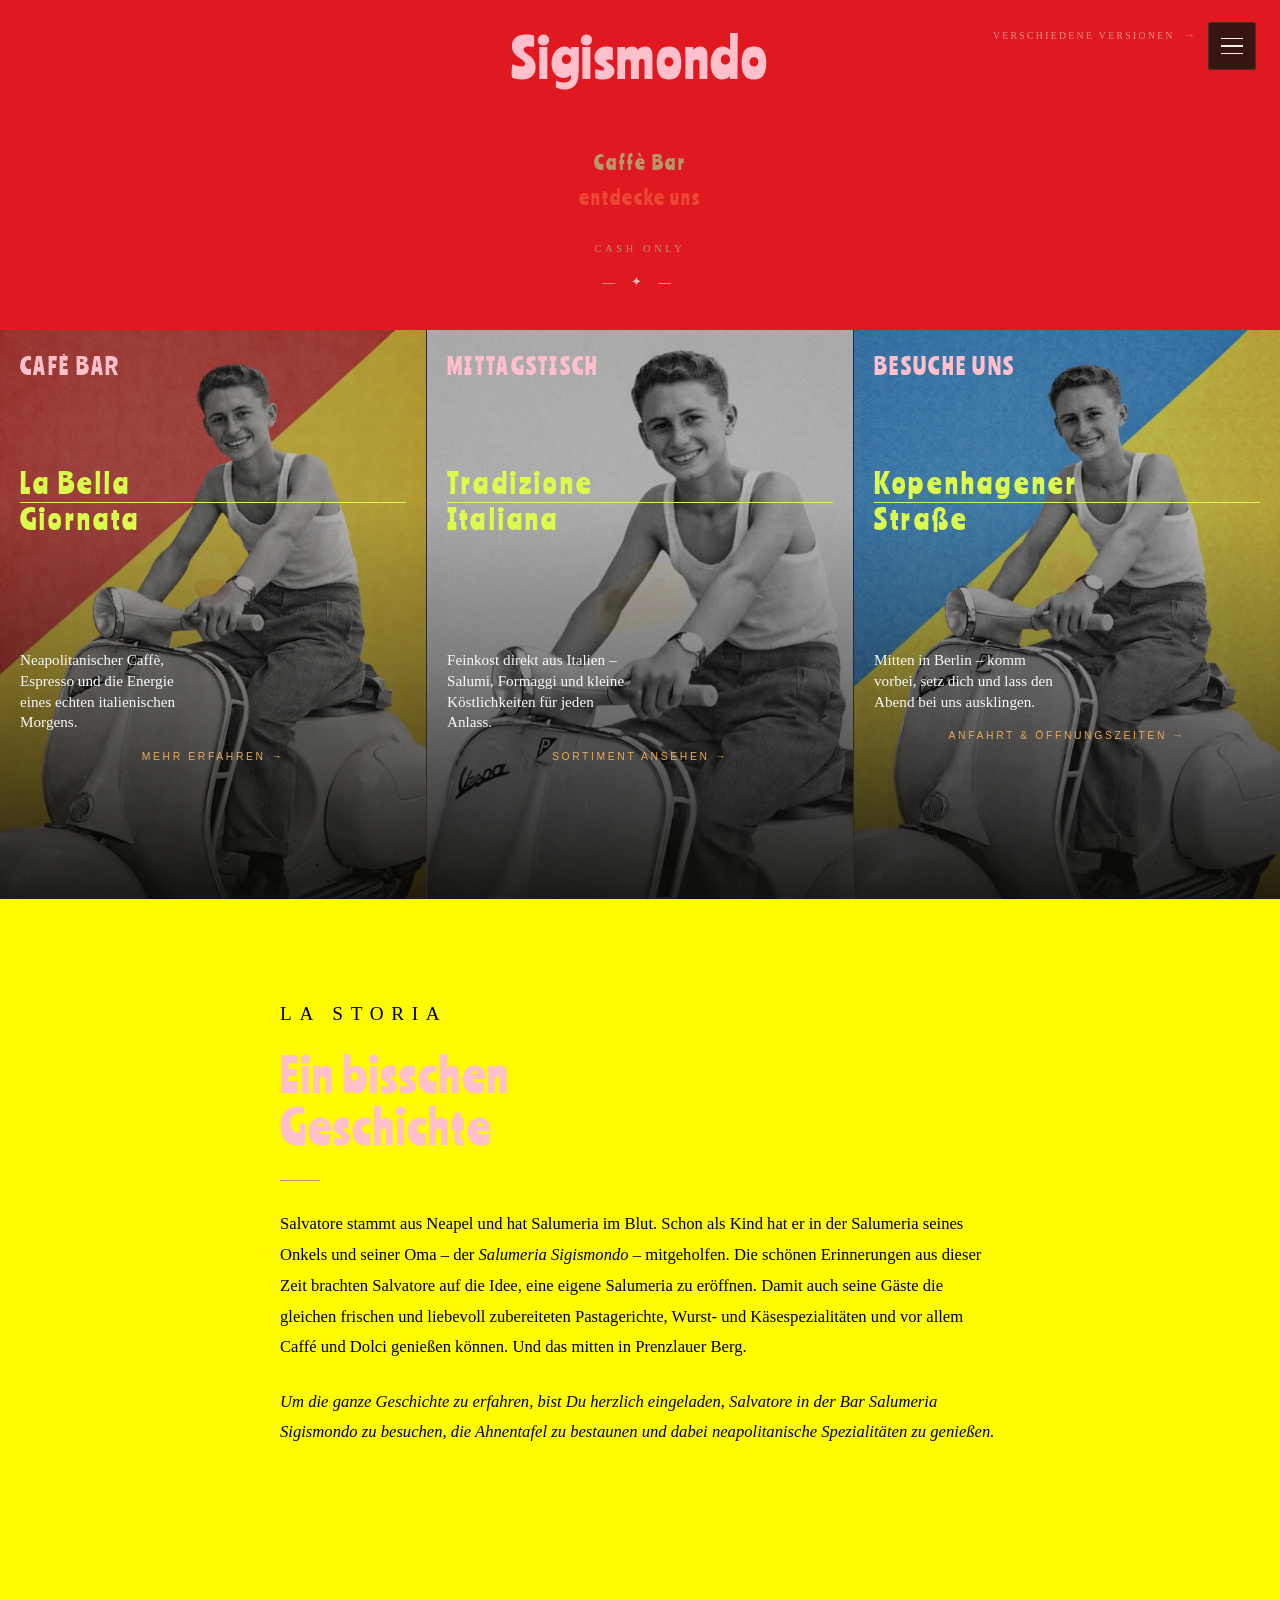
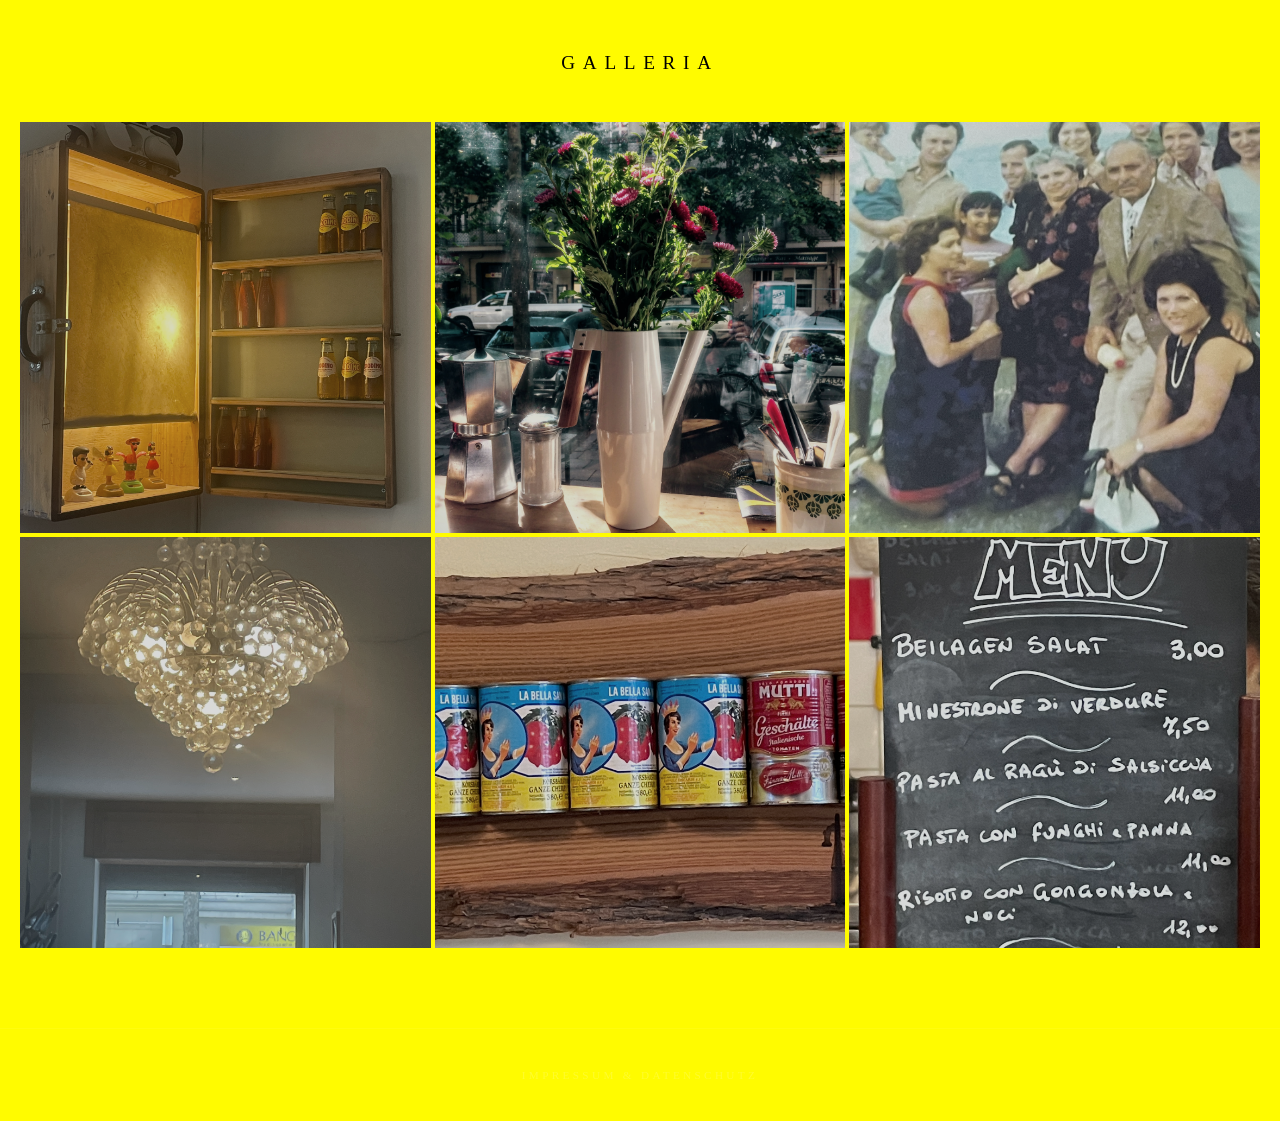
==== index.html @ 0f224bd7 "Changed pop + external css files added for burger and drawer" ====
<!DOCTYPE html>
<html lang="de">
<head>
  <meta charset="UTF-8">
  <meta name="viewport" content="width=device-width, initial-scale=1.0">
  <title>Bar Salumeria Sigismondo</title>
  <link rel="stylesheet" href="/css/base.css">
  <link rel="stylesheet" href="/css/burger.css">
  <link rel="stylesheet" href="/css/drawer.css">
  <link rel="stylesheet" href="/css/home.css">
  <script src="/js/burger.js" defer></script>
  <script src="/js/script.js" defer></script>
</head>
<body>


    <div class="burger-label"><span class="burger-label-text">Verschiedene Versionen</span></div>
  <!-- ── Burger Button ── -->
  <button class="burger-btn" id="burger-btn" aria-label="Menü öffnen">
    
    <span class="burger-line"></span>
    <span class="burger-line"></span>
    <span class="burger-line"></span>
  </button>

  <!-- ── Burger Nav Panel ── -->
  <nav class="burger-nav" id="burger-nav">
    <div class="burger-nav-label">Unsere Welten</div>
    <ul class="burger-nav-links">
      <li><a href="../index.html" class="burger-nav-link">Home</a></li>
      <li><a href="/pages-html/pop.html"   class="burger-nav-link">Pop</a></li>
      <li><a href="/pages-html/italian.html" class="burger-nav-link">Italian</a></li>
    </ul>
    <div class="burger-nav-divider"></div>
    <div class="burger-nav-footer">
      <span class="burger-nav-footer-name">Bar Salumeria Sigismondo</span><br>
      <span class="burger-nav-footer-adresse">Kopenhagener Str. 14 · Berlin</span><br>
      <span class="burger-nav-footer-hinweis">Cash only</span>
    </div>
  </nav>

  <div class="burger-overlay" id="burger-overlay"></div>

  <!-- ── Dein Inhalt hier ── -->
  <div class="section-header">
    <h1 class="header-titel">Sigismondo</h1>
    <h3 class="header-untertitel">Caffè Bar</h3>
    <br class="header-spacer">
    <span class="header-cta">Entdecke uns</span>
    <br><br>
    <span class="header-hinweis">cash only</span>
  </div>

  <!-- Module, Sektionen etc. hier einfügen (gleiche Struktur wie index.html) -->
     <div class="modules">

    <!-- Modul 1 -->
    <div class="modul">
      <img class="modul-bg" src="/assets/vespa-rot-gelb.webp" alt="Bar">
      <div class="placeholder-icon">🍷</div>
      <div class="modul-accent"></div>
      <div class="modul-overlay"></div>
      <div class="modul-arrow" data-drawer="drawer-1">→</div>
      <div class="modul-content">
        <div class="modul-nummer numero01"><span class="modul-nummer-text">Cafè Bar</span></div>
          <h2 class="modul-titel modul-titel-split">
            <span class="titolo-top line-first">La Bella</span>
            <span class="titolo-bottom">Giornata</span>
          </h2>
        <p class="modul-text">Neapolitanischer Caffè, Espresso und die Energie eines echten italienischen Morgens.</p>
        <button class="modul-btn" data-drawer="drawer-1">Mehr erfahren →</button>
      </div>
    </div>

    <!-- Modul 2 -->
    <div class="modul">
      <img class="modul-bg" src="/assets/vespa-weiss.webp" alt="Salumeria">
      <div class="placeholder-icon">🧀</div>
      <div class="modul-accent"></div>
      <div class="modul-overlay"></div>
      <div class="modul-arrow" data-drawer="drawer-2">→</div>
      <div class="modul-content">
        <div class="modul-nummer"><span class="modul-nummer-text">Mittagstisch</span></div>
          <h2 class="modul-titel modul-titel-split">
            <span class="titolo-top line-first">Tradizione</span>
            <span class="titolo-bottom">Italiana</span>
          </h2>
        <p class="modul-text">Feinkost direkt aus Italien – Salumi, Formaggi und kleine Köstlichkeiten für jeden Anlass.</p>
        <button class="modul-btn" data-drawer="drawer-2">Sortiment ansehen →</button>
      </div>
    </div>

    <!-- Modul 3 -->
    <div class="modul">
      <img class="modul-bg" src="/assets/vespa-azul-gelb.webp" alt="Location">
      <div class="placeholder-icon">📍</div>
      <div class="modul-accent"></div>
      <div class="modul-overlay"></div>
      <div class="modul-arrow" data-drawer="drawer-3">→</div>
      <div class="modul-content">
        <div class="modul-nummer numero03"><span class="modul-nummer-text">Besuche uns</span></div>
          <h2 class="modul-titel modul-titel-split">
            <span class="titolo-top line-first">Kopenhagener</span>
            <span class="titolo-bottom">Straße</span>
          </h2>
        <p class="modul-text">Mitten in Berlin – komm vorbei, setz dich und lass den Abend bei uns ausklingen.</p>
        <button class="modul-btn" data-drawer="drawer-3">Anfahrt & Öffnungszeiten →</button>
      </div>
    </div>

  </div>

  <!-- ── Sektion: Geschichte ── -->
  <section class="section-storia">
    <div class="storia-inner">
      <div class="storia-label"><span class="storia-label-text">La Storia</span></div>
      <h2 class="storia-titel">Ein bisschen<br>Geschichte</h2>
      <div class="storia-line"></div>
      <p class="storia-text">Salvatore stammt aus Neapel und hat Salumeria im Blut. Schon als Kind hat er in der Salumeria seines Onkels und seiner Oma – der <em>Salumeria Sigismondo</em> – mitgeholfen. Die schönen Erinnerungen aus dieser Zeit brachten Salvatore auf die Idee, eine eigene Salumeria zu eröffnen. Damit auch seine Gäste die gleichen frischen und liebevoll zubereiteten Pastagerichte, Wurst- und Käsespezialitäten und vor allem Caffé und Dolci genießen können. Und das mitten in Prenzlauer Berg.</p>
      <p class="storia-text storia-invite">Um die ganze Geschichte zu erfahren, bist Du herzlich eingeladen, Salvatore in der Bar Salumeria Sigismondo zu besuchen, die Ahnentafel zu bestaunen und dabei neapolitanische Spezialitäten zu genießen.</p>
    </div>
  </section>

  <!-- ── Sektion: Events ── -->
  <!-- <section class="section-events">
    <div class="events-inner">
      <div class="events-label">Eventi Privati</div>
      <h2 class="events-titel">Geburtstage &<br>besondere Anlässe</h2>
      <div class="events-line"></div>
      <p class="events-text">Ihr sucht einen besonderen Ort für euren Anlass? Die Bar Salumeria Sigismondo lässt sich für private Feiern, Geburtstage und Firmenevents reservieren. Schreibt uns einfach – wir melden uns zurück.</p>
      <a href="/cdn-cgi/l/email-protection#c4a7abaab0a5b0b0ab84a6a5b6b7ada3adb7a9abaaa0abeaa7aba9" class="events-btn">Anfrage senden →</a>
      <br>
      <h1 class="events-label cash">Cash Only</h1>
    </div>
   
  </section> -->

  <!-- ── Sektion: Galerie ── -->
  <section class="section-gallery">
    <div class="gallery-label"><span class="gallery-label-text">Galleria</span></div>
    <div class="gallery-grid">
      <div class="gallery-item"><img src="/assets/koffer.JPG" alt="Sigismondo"></div>
      <div class="gallery-item"><img src="/assets/kanne_fenster.JPG" alt="Sigismondo"></div>
      <div class="gallery-item"><img src="/assets/laFamiglia.JPG" alt="Sigismondo"></div>
      <div class="gallery-item"><img src="/assets/kronleuchter.JPG" alt="Sigismondo"></div>
      <div class="gallery-item"><img src="/assets/tomaten.JPG" alt="Sigismondo"></div>
      <div class="gallery-item"><img src="/assets/mittagstisch.JPG" alt="Sigismondo"></div>
    </div>
  </section>

  <footer>
    <h1 class="footer-impressum">Impressum & Datenschutz</h1>
  </footer>

  <div class="drawer-backdrop" id="drawer-backdrop"></div>

   <!-- Drawer 1 -->
  <div class="drawer" id="drawer-1">
    <div class="drawer-inner">
      <button class="drawer-close">✕</button>
      <h3 class="drawer-titel">Cafè Bar</h3>
      <div class="drawer-content">
        <p class="drawer-text"><em class="drawer-highlight">Sfogliatelle, Cornetti, Codine, Tartelle al Limone, Cannoli …</em><br>
        <span class="drawer-beschreibung">Ab 8.30 Uhr morgens den Tag mit italienischen Leckereien und typisch neapolitanischem Caffé versüßen.</span></p>
        <p class="drawer-text"><span class="drawer-snacks">Panini, Antipasti, Toast …</span><br>
        <span class="drawer-beschreibung">Frisch belegtes Panino aus unserer Frischetheke oder ein kleiner Antipastiteller mit italienischen Wurst- und Käsespezialitäten.</span></p>
        <p class="drawer-text"><em class="drawer-highlight">Getränke</em><br>
        <span class="drawer-beschreibung">Neapolitanischer Caffé, frisch gepresste Säfte, Aperitivi, Chinotto, Lemonsoda und vieles mehr.</span></p>
      </div>
    </div>
  </div>

  <!-- Drawer 2 -->
  <div class="drawer" id="drawer-2">
    <div class="drawer-inner">
      <button class="drawer-close">✕</button>
      <h3 class="drawer-titel">Mittagstisch</h3>
      <div class="drawer-content">
        <p class="drawer-text drawer-intro">Wir haben eine täglich wechselnde Mittagskarte – eine Auswahl zwischen Suppe, drei Pastagerichten, verschiedenen Salaten und weiteren Vorspeisen. Alle Gerichte selbstverständlich auch für außer Haus.</p>
        <br>
        <h2 class="drawer-karte-titel">Beispielkarte:</h2>
        <br>
        <p class="drawer-text"><em class="drawer-highlight">Antipasti</em><br>
        Insalatina di contorno <span style="color: var(--warm-gray)" class="drawer-uebersetzung">— Beilagensalat</span><br>
        Insalata ai frutti di mare <span style="color: var(--warm-gray)" class="drawer-uebersetzung">— Meeresfrüchtesalat</span><br>
        Ribollita <span style="color: var(--warm-gray)" class="drawer-uebersetzung">— typische toskanische Suppe</span></p>
        <p class="drawer-text"><em class="drawer-highlight">Pasta</em><br>
        <span class="drawer-gericht">Penne con melanzane, pomodorini freschi e ricotta salata</span><br>
        <span class="drawer-gericht">Spaghetti con sugo di polipetti</span><br>
        <span class="drawer-gericht">Lasagne con ragú di salsiccia</span></p>
        <p class="drawer-text"><em class="drawer-highlight">Dolci</em><br>
        <span class="drawer-gericht">Tiramisú · Profiteroles</span></p>
      </div>
    </div>
  </div>

  <!-- Drawer 3 -->
  <div class="drawer" id="drawer-3">
    <div class="drawer-inner">
      <button class="drawer-close">✕</button>
      <h3 class="drawer-titel">Besuche uns</h3>
      <div class="drawer-content addresse">
        <p class="drawer-text"><em class="drawer-highlight">Adresse</em> <span class="drawer-maps-hinweis">link zu googleMaps</span><br>
        <a href="https://www.google.com/maps/place/Bar+Salumeria+Sigismondo/@52.54903,13.4089754,630m" target="_blank" class="maps-link">Kopenhagener Straße 14 · 10437 Berlin · Prenzlauer Berg →</a></p>
        <p class="drawer-text"><span class="drawer-oeffnungszeiten-titel">Öffnungszeiten</span><br>
        <span class="drawer-oeffnungszeiten-wochentag">Mo – Fr: 8.30 – 16.30 Uhr</span><br>
        <span class="drawer-oeffnungszeiten-wochentag">Sa – So: 9.00 – 16.00 Uhr</span></p>
        <p class="drawer-text"><em class="drawer-highlight">Anfahrt</em><br>
        <span class="drawer-anfahrt-beschreibung">U-Bahn Schönhauser Allee (U2) oder S-Bahn Schönhauserallee (S41/S42) · Tram M1 Haltestelle Schönhauserallee</span></p>
        <p class="drawer-text drawer-abschluss">Wir freuen uns auf dich — <em class="drawer-highlight">cash only.</em></p>
       </div>
    </div>
  </div>

</body>
</html>
---- css/base.css ----
/* ═══════════════════════════════════════════
   BASE.CSS — Sigismondo · Strukturelle Basis
   Gilt für alle Seiten. Keine Theme-Werte hier.
   Theme-Dateien überschreiben nur :root-Variablen
   und font-family / font-style Ausnahmen.
   ═══════════════════════════════════════════ */


/* ══════════════════════════════════════
   DESIGN TOKENS — Default (Home-Theme)
   Werden von home.css / italian.css überschrieben
   ══════════════════════════════════════ */

:root {
  /* Palette (fest, nie überschreiben) */
  --cream:      #f5f0e8;
  --white:      #ffffff;
  --warm-gray:  #8c7b6b;
  --red:        #eb4734;
  --gold:       #e6aa57;

  /* Theme-Hooks — diese werden je Seite überschrieben */
  --dark:       #1a1611;
  --accent:     #eb4734;
  --highlight:  #5dd115;

  /* Typografie-Hooks — werden je Seite überschrieben */
  --font-display: 'Playfair Display', serif;
  --font-body:    'Cormorant Garamond', serif;

  /* Section-Header Typografie-Hooks */
  --header-size:          0.75rem;
  --header-spacing:       0.3em;
  --header-h1-size:       2.8rem;
  --header-h1-spacing:    0.18em;
  --header-h1-transform:  uppercase;
  --header-h1-style:      normal;
  --header-h1-color:      var(--highlight);
  --header-h3-size:       1.8rem;
  --header-h3-spacing:    0.1em;
  --header-h3-transform:  uppercase;
  --header-h3-style:      normal;
  --header-h3-color:      var(--cream);

  /* Modul Typografie-Hooks */
  --modul-nummer-size:    1.8rem;
  --modul-nummer-weight:  bold;
  --modul-nummer-spacing: 0.35em;
  --modul-nummer-style:   normal;
  --modul-titel-size:     clamp(1.6rem, 2.5vw, 2.4rem);
  --modul-titel-style:    normal;
  --modul-titel-weight:   400;
  --modul-titel-top:      auto;
  --modul-text-size:      clamp(1rem, 1.4vw, 1.05rem);
  --modul-text-style:     normal;
  --modul-btn-size:       0.75rem;
  --modul-btn-spacing:    0.28em;
  --modul-btn-style:      normal;

  /* Burger Nav Typografie-Hook */
  --burger-link-size:     2rem;
  --burger-link-style:    italic;

  /* Drawer Typografie-Hook */
  --drawer-bg:            #211c14;
  --drawer-border:        rgba(255,255,255,0.10);
  --drawer-titel-style:   bold;
}


/* ══════════════════════════════════════
   RESET
   ══════════════════════════════════════ */

*, *::before, *::after {
  margin: 0;
  padding: 0;
  box-sizing: border-box;
}


/* ══════════════════════════════════════
   BODY
   ══════════════════════════════════════ */

body {
  background: var(--dark);
  color: var(--cream);
  font-family: var(--font-body);
}


/* ══════════════════════════════════════
   SECTION HEADER
   ══════════════════════════════════════ */

.section-header {
  text-align: center;
  padding: 0 20px 40px;
  letter-spacing: var(--header-spacing);
  text-transform: uppercase;
  font-size: var(--header-size);
  color: var(--accent);
}

.header-titel {
  display: block;
  font-family: var(--font-display);
  font-size: var(--header-h1-size);
  letter-spacing: var(--header-h1-spacing);
  text-transform: var(--header-h1-transform);
  font-style: var(--header-h1-style);
  color: var(--header-h1-color);
  font-weight: 400;
  margin-top: 22px;
  margin-bottom: 12px;
}

.header-untertitel {
  display: block;
  font-family: var(--font-display);
  font-size: var(--header-h3-size);
  letter-spacing: var(--header-h3-spacing);
  text-transform: var(--header-h3-transform);
  font-style: var(--header-h3-style);
  color: var(--header-h3-color);
  font-weight: 400;
  margin-top: 12px;
}

.header-cta {
  display: block;
  font-family: var(--font-display);
  font-size: 1.2rem;
  letter-spacing: 0.1em;
  text-transform: lowercase;
  color: var(--red);
  margin-bottom: 12px;
}


/* → Burger-Styles ausgelagert in burger.css */


/* ══════════════════════════════════════
   MODULE GRID
   ══════════════════════════════════════ */

.modules {
  display: flex;
  width: 100%;
  max-width: 2400px;
  margin: 0 auto;
}

.modul {
  flex: 1;
  aspect-ratio: 1 / 1;
  position: relative;
  overflow: hidden;
  cursor: pointer;
}

.modul:nth-child(1) { background: #2a2218; }
.modul:nth-child(2) { background: #1e1d16; }
.modul:nth-child(3) { background: #221a14; }

.modul-bg {
  position: absolute;
  inset: 0;
  width: 100%;
  height: 100%;
  object-fit: cover;
  transition: transform 0.8s cubic-bezier(0.25, 0.46, 0.45, 0.94), filter 0.8s ease;
  filter: grayscale(30%) brightness(0.75);
}

.modul:hover .modul-bg {
  filter: grayscale(0%) brightness(0.6);
}

.modul::before {
  content: '';
  position: absolute;
  inset: 0;
  background-image: url("data:image/svg+xml,%3Csvg viewBox='0 0 256 256' xmlns='http://www.w3.org/2000/svg'%3E%3Cfilter id='noise'%3E%3CfeTurbulence type='fractalNoise' baseFrequency='0.9' numOctaves='4' stitchTiles='stitch'/%3E%3C/filter%3E%3Crect width='100%25' height='100%25' filter='url(%23noise)' opacity='0.08'/%3E%3C/svg%3E");
  background-size: 200px;
  z-index: 1;
  pointer-events: none;
  opacity: 0.4;
}

.modul-overlay {
  position: absolute;
  inset: 0;
  background: linear-gradient(to bottom, transparent 30%, rgba(10,8,5,0.3) 60%, rgba(10,8,5,0.85) 100%);
  z-index: 2;
  transition: opacity 0.5s ease;
}

.modul:hover .modul-overlay {
  background: linear-gradient(to bottom, transparent 20%, rgba(10,8,5,0.4) 55%, rgba(10,8,5,0.92) 100%);
}

.modul-content {
  position: absolute;
  inset: 0;
  z-index: 3;
  padding: 16px 28px 28px;
  display: grid;
  grid-template-rows:
    60px
    124px
    minmax(84px, auto)
    auto;
  align-content: start;
  transform: translateY(8px);
  transition: transform 0.5s cubic-bezier(0.25, 0.46, 0.45, 0.94);
}

.modul:hover .modul-content { transform: translateY(0); }

.modul-nummer {
  grid-row: 1;
  font-size: clamp(1rem, 1.7vw, 1.8rem);
  font-weight: var(--modul-nummer-weight);
  font-style: var(--modul-nummer-style);
  letter-spacing: clamp(0.08em, 0.18vw, 0.22em);
  text-transform: uppercase;
  color: var(--white);
  margin: 0;
  line-height: 1.1;
  white-space: nowrap;
  overflow: hidden;
  text-overflow: ellipsis;
  align-self: start;
}

.modul-titel {
  grid-row: 2;
  font-family: var(--font-display);
  font-size: clamp(1.7rem, 2.2vw, 2.8rem);
  font-style: var(--modul-titel-style);
  font-weight: var(--modul-titel-weight);
  line-height: 0.95;
  color: var(--cream);
  margin: 0;
  align-self: start;
  margin-top: 2.4em;
}

.modul-text {
  grid-row: 3;
  font-size: clamp(0.95rem, 1.1vw, 1.05rem);
  font-style: var(--modul-text-style);
  line-height: 1.45;
  color: rgba(255, 255, 255, 0.96);
  font-weight: 300;
  max-width: 34ch;
  margin: 6.8em 0 0 0;
  align-self: start;
}


.modul-line {
  display: none;
}

.modul-btn {
  grid-row: 4;
  display: inline-block;
  margin-top: 18px;
  font-size: var(--modul-btn-size);
  font-style: var(--modul-btn-style);
  letter-spacing: var(--modul-btn-spacing);
  text-transform: uppercase;
  background: transparent;
  color: var(--gold);
  border: none;
  padding-bottom: 3px;
  cursor: pointer;
  align-self: start;
}

.modul-btn:hover { color: var(--highlight); }

.modul-accent {
  position: absolute;
  top: 0;
  left: 0;
  right: 0;
  height: 2px;
  z-index: 4;
  transform: scaleX(0);
  transform-origin: left;
  transition: transform 0.6s ease;
}

.modul:hover .modul-accent { transform: scaleX(1); }

/* Default Accent-Farben — werden vom Theme überschrieben */
.modul:nth-child(1) .modul-accent { background: var(--highlight); }
.modul:nth-child(2) .modul-accent { background: var(--white); }
.modul:nth-child(3) .modul-accent { background: var(--red); }

.modul + .modul { border-left: 1px solid rgba(255,255,255,0.06); }

.placeholder-icon {
  position: absolute;
  top: 50%;
  left: 50%;
  transform: translate(-50%, -70%);
  z-index: 0;
  font-size: 5rem;
  opacity: 0.07;
  pointer-events: none;
}

.modul-arrow { display: none; }


/* ══════════════════════════════════════
   SECTION: STORIA
   ══════════════════════════════════════ */

.section-storia {
  padding: 100px 20px;
  background: var(--dark);
  border-top: 4px solid rgba(185, 249, 8, 0.132);
}

.storia-inner {
  max-width: 720px;
  margin: 0 auto;
}

.storia-label {
  font-size: 0.7rem;
  letter-spacing: 0.4em;
  text-transform: uppercase;
  color: var(--warm-gray);
  margin-bottom: 24px;
}

.storia-titel {
  font-family: var(--font-display);
  font-size: clamp(2rem, 3.5vw, 3rem);
  font-weight: 400;
  line-height: 1.15;
  color: var(--cream);
}

.storia-line {
  width: 40px;
  height: 1px;
  background: var(--accent);
  margin: 28px 0;
}

.storia-text {
  font-size: clamp(0.95rem, 1.3vw, 1.05rem);
  line-height: 1.85;
  color: rgba(245, 240, 232, 0.72);
  font-weight: 300;
  margin-bottom: 1.4em;
}

.storia-invite {
  color: rgba(245, 240, 232, 0.48);
  font-style: italic;
}


/* ══════════════════════════════════════
   SECTION: EVENTS
   ══════════════════════════════════════ */

.section-events {
  padding: 100px 20px;
  border-top: 1px solid rgba(255,255,255,0.06);
}

.events-inner {
  max-width: 720px;
  margin: 0 auto;
}

.events-label {
  font-size: 0.7rem;
  letter-spacing: 0.4em;
  text-transform: uppercase;
  color: var(--warm-gray);
  margin-bottom: 24px;
}

.events-titel {
  font-family: var(--font-display);
  font-size: clamp(2rem, 3.5vw, 3rem);
  font-weight: 400;
  line-height: 1.15;
  color: var(--cream);
}

.events-line {
  width: 40px;
  height: 1px;
  background: var(--accent);
  margin: 28px 0;
}

.events-text {
  font-size: clamp(0.95rem, 1.3vw, 1.05rem);
  line-height: 1.85;
  color: rgba(245, 240, 232, 0.72);
  font-weight: 300;
  margin-bottom: 2em;
}

.events-btn {
  display: inline-block;
  font-size: 0.7rem;
  letter-spacing: 0.3em;
  text-transform: uppercase;
  color: var(--cream);
  border: 1px solid rgba(245, 240, 232, 0.25);
  padding: 14px 28px;
  text-decoration: none;
  transition: border-color 0.3s ease, color 0.3s ease;
}

.events-btn:hover {
  border-color: var(--accent);
  color: var(--accent);
}


/* ══════════════════════════════════════
   SECTION: GALLERY
   ══════════════════════════════════════ */

.section-gallery {
  padding: 80px 20px;
  border-top: 1px solid rgba(255,255,255,0.06);
}

.gallery-label {
  font-size: 0.7rem;
  letter-spacing: 0.4em;
  text-transform: uppercase;
  color: var(--warm-gray);
  text-align: center;
  margin-bottom: 48px;
}

.gallery-grid {
  display: grid;
  grid-template-columns: repeat(3, 1fr);
  gap: 3px;
}

.gallery-item {
  aspect-ratio: 1 / 1;
  overflow: hidden;
  background: #2a2218;
}

.gallery-item img {
  width: 100%;
  height: 100%;
  object-fit: cover;
  filter: grayscale(20%) brightness(0.85);
  transition: transform 0.6s cubic-bezier(0.25, 0.46, 0.45, 0.94), filter 0.6s ease;
}

.gallery-item:hover img {
  transform: scale(1.05);
  filter: grayscale(0%) brightness(1);
}


/* → Drawer-Styles ausgelagert in drawer.css */


/* ══════════════════════════════════════
   FOOTER
   ══════════════════════════════════════ */

footer {
  padding: 40px 24px;
  border-top: 1px solid rgba(255,255,255,0.06);
  text-align: center;
}

.footer-impressum {
  font-size: 0.7rem;
  letter-spacing: 0.3em;
  text-transform: uppercase;
  color: rgba(255,255,255,0.18);
  font-weight: 300;
}


/* ══════════════════════════════════════
   RESPONSIVE
   ══════════════════════════════════════ */


@media (max-width: 1020px) {
  .modul-text {
    opacity: 0;
    transform: translateY(10px);
    transition: opacity 0.3s ease, transform 0.3s ease;
    pointer-events: none;
  }
  .modul-btn {
    opacity: 0;
    transform: translateY(8px);
    transition: opacity 0.3s ease, transform 0.3s ease;
    pointer-events: none;
  }
  .modul-arrow {
    display: block !important;
    position: absolute;
    bottom: 24px;
    right: 24px;
    z-index: 5;
    font-size: 2.2rem;
    color: rgba(245, 240, 232, 0.6);
    pointer-events: none;
    transition: opacity 0.3s ease;
  }
  .modul.active .modul-arrow  { opacity: 0; pointer-events: none; }
  .modul.active .modul-text   { opacity: 1; transform: translateY(0); pointer-events: auto; }
  .modul.active .modul-btn    { opacity: 1; transform: translateY(0); pointer-events: auto; }
  .modul.active .modul-accent { transform: scaleX(1); }
  .modul-titel { margin-top: 1.9em; }
  .modul-text  { margin-top: 7.2em; }
  .modul-content {
    padding: 12px 14px 20px;
    grid-template-rows:
      48px
      92px
      minmax(72px, auto)
      auto;
  }
}

@media (min-width: 1021px) {
  .modul-arrow { display: none !important; }
  .modul-content {
    padding: 16px clamp(16px, 2.5vw, 36px) 36px;
    grid-template-rows:
      60px
      124px
      minmax(84px, auto)
      auto;
  }
  .modul-titel   { font-size: clamp(1.5rem, 2.2vw, 2.4rem); }
}

@media (max-width: 768px) {
  .modules {
    flex-direction: row;
    height: 420px;
  }
  .modul {
    flex: 1;
    aspect-ratio: unset;
    transition: flex 0.5s cubic-bezier(0.25, 0.46, 0.45, 0.94);
  }
  .modules:has(.active) .modul:not(.active) { flex: 0.4; }
  .modul.active { flex: 2; }
  .modul .modul-bg,
  .modul:hover .modul-bg { transform: none !important; }
  .modul-nummer { font-size: 1.5rem; letter-spacing: 0.15em; }
  .modul + .modul { border-left: 1px solid rgba(255,255,255,0.08); border-top: none; }
  .modul-arrow {
    display: block;
    position: absolute;
    bottom: 24px;
    right: 36px;
    z-index: 5;
    font-size: 1.9rem;
    color: rgba(245, 240, 232, 0.6);
    transition: opacity 0.3s ease;
    pointer-events: none;
  }
  .modul.active .modul-arrow { opacity: 0; }
  .modul-content {
    padding: 12px 14px 20px;
    grid-template-rows:
      42px
      78px
      minmax(64px, auto)
      auto;
  }
  .modul-titel { margin-top: 1.6em; }
  .modul-text  { margin-top: 6.2em; }
  .section-storia,
  .section-events { padding: 70px 24px; }
  .gallery-grid { grid-template-columns: repeat(2, 1fr); }
  .drawer-inner { padding: 32px 24px; }
}



.modul-titel-split {
  display: flex;
  flex-direction: column;
  align-self: start;
  gap: 0.10em;
}

.titolo-top,
.titolo-bottom {
  display: block;
}

.line-first {
  position: relative;
  padding-bottom: 0.22em;
}

.line-first::after {
  content: "";
  position: absolute;
  left: 0;
  right: 0;
  bottom: 0;
  height: 1px;
  background: var(--title-line-color, currentColor);
}


@media (max-width: 1399px) {
  .modul {
    aspect-ratio: 3 / 4;
  }
}

@media (min-width: 1400px) {
  .modul {
    aspect-ratio: 1 / 1;
  }
  .modul-content {
    padding: 20px clamp(20px, 2.5vw, 44px) 44px;
    grid-template-rows:
      70px
      150px
      minmax(120px, 1fr)
      auto;
  }
  .modul-titel {
    font-size: clamp(1.8rem, 2.4vw, 3rem);
    margin-top: 2.6em;
  }
  .modul-text {
    margin-top: 0;
    max-width: 30ch;
    line-height: 1.5;
    align-self: end;
    padding-bottom: 12px;
  }
  .modul-btn {
    margin-top: 14px;
  }
}

@media (min-width: 1100px) and (max-width: 1399px) {
  .modul-content {
    padding: 16px 20px 28px;
  }

  .modul-titel {
    margin-top: 2em;
  }

  .modul-text {
    margin-top: 7.4em;
    max-width: 24ch;
    line-height: 1.36;
    padding-bottom: 0;
  }

  .modul-btn {
    position: static;
    left: auto;
    bottom: auto;
    transform: none;
    margin-top: 18px;
    white-space: nowrap;
    align-self: start;
  }
}


.modul-arrow {
  pointer-events: auto !important;
  z-index: 10;

}
---- css/burger.css ----
/* ═══════════════════════════════════════════
   BURGER.CSS — Sigismondo · Navigation
   Abhängig von: base.css (:root tokens)
   Benötigte Variablen:
     --cream, --warm-gray, --accent
     --font-display
     --burger-link-size, --burger-link-style
   ═══════════════════════════════════════════ */


/* ── Button ── */

.burger-btn {
  position: fixed;
  top: 22px;
  right: 24px;
  z-index: 200;
  width: 48px;
  height: 48px;
  background: rgba(26, 22, 17, 0.85);
  backdrop-filter: blur(8px);
  border: 1px solid rgba(255,255,255,0.10);
  border-radius: 2px;
  cursor: pointer;
  display: flex;
  flex-direction: column;
  align-items: center;
  justify-content: center;
  gap: 6px;
  transition: background 0.3s ease, border-color 0.3s ease;
}

.burger-btn:hover {
  background: rgba(40, 34, 26, 0.95);
  border-color: rgba(255,255,255,0.18);
}

.burger-line {
  display: block;
  width: 22px;
  height: 1.5px;
  background: var(--cream);
  transition: transform 0.35s cubic-bezier(0.25, 0.46, 0.45, 0.94),
              opacity   0.25s ease,
              width     0.3s ease;
  transform-origin: center;
}

.burger-btn.open .burger-line:nth-child(1) { transform: translateY(7.5px) rotate(45deg); }
.burger-btn.open .burger-line:nth-child(2) { opacity: 0; width: 0; }
.burger-btn.open .burger-line:nth-child(3) { transform: translateY(-7.5px) rotate(-45deg); }


/* ── Nav Panel ── */

.burger-nav {
  position: fixed;
  top: 0;
  right: 0;
  width: 300px;
  height: 100vh;
  z-index: 190;
  background: rgba(20, 16, 11, 0.97);
  backdrop-filter: blur(16px);
  border-left: 1px solid rgba(255,255,255,0.07);
  display: flex;
  flex-direction: column;
  justify-content: center;
  padding: 60px 48px;
  transform: translateX(100%);
  transition: transform 0.45s cubic-bezier(0.25, 0.46, 0.45, 0.94);
}

.burger-nav.open { transform: translateX(0); }

.burger-nav-label {
  font-size: 0.6rem;
  letter-spacing: 0.45em;
  text-transform: uppercase;
  color: var(--warm-gray);
  margin-bottom: 40px;
}

.burger-nav-links {
  list-style: none;
  display: flex;
  flex-direction: column;
  gap: 6px;
}

.burger-nav-link {
  font-family: var(--font-display);
  font-size: var(--burger-link-size);
  font-style: var(--burger-link-style);
  font-weight: 400;
  color: rgba(245, 240, 232, 0.45);
  text-decoration: none;
  letter-spacing: 0.02em;
  line-height: 1.3;
  transition: color 0.25s ease, letter-spacing 0.25s ease;
  position: relative;
  display: inline-block;
}

.burger-nav-link::after {
  content: '';
  position: absolute;
  bottom: -2px;
  left: 0;
  width: 0;
  height: 1px;
  background: var(--accent);
  transition: width 0.3s ease;
}

.burger-nav-link:hover,
.burger-nav-link.active { color: var(--cream); letter-spacing: 0.04em; }

.burger-nav-link:hover::after,
.burger-nav-link.active::after { width: 100%; }

.burger-nav-divider {
  width: 30px;
  height: 1px;
  background: rgba(255,255,255,0.10);
  margin: 32px 0;
}

.burger-nav-footer {
  font-size: 0.65rem;
  letter-spacing: 0.25em;
  text-transform: uppercase;
  color: rgba(255,255,255,0.18);
  line-height: 1.8;
}


/* ── Overlay (Abdunklung beim Öffnen) ── */

.burger-overlay {
  display: none;
  position: fixed;
  inset: 0;
  background: rgba(0,0,0,0.5);
  backdrop-filter: blur(2px);
  z-index: 180;
}

.burger-overlay.open { display: block; }


/* ── Label & Hint (Tooltip neben dem Button) ── */

.burger-label {
  position: fixed;
  top: 28px;
  right: 82px;
  z-index: 200;
  color: rgba(245, 240, 232, 0.55);
  font-size: 0.6rem;
  letter-spacing: 0.25em;
  text-transform: uppercase;
  white-space: nowrap;
  pointer-events: none;
  display: flex;
  align-items: center;
  gap: 8px;
}

.burger-label::after {
  content: '→';
  font-size: 0.8rem;
  color: rgba(245, 240, 232, 0.35);
}

.burger-hint {
  position: fixed;
  top: 22px;
  right: 82px;
  z-index: 201;
  background: rgba(20, 16, 11, 0.92);
  backdrop-filter: blur(8px);
  border: 1px solid rgba(255,255,255,0.10);
  color: var(--cream);
  font-size: 0.65rem;
  letter-spacing: 0.25em;
  text-transform: uppercase;
  padding: 10px 16px;
  white-space: nowrap;
  opacity: 0;
  transform: translateX(8px);
  transition: opacity 0.5s ease, transform 0.5s ease;
  pointer-events: none;
}

.burger-hint::after {
  content: '';
  position: absolute;
  top: 50%;
  right: -5px;
  transform: translateY(-50%) rotate(45deg);
  width: 8px;
  height: 8px;
  background: rgba(20, 16, 11, 0.92);
  border-top: 1px solid rgba(255,255,255,0.10);
  border-right: 1px solid rgba(255,255,255,0.10);
}

.burger-hint.visible { opacity: 1; transform: translateX(0); }


/* ── Pulse-Animation ── */

@keyframes burger-pulse {
  0%   { box-shadow: 0 0 0 0px rgba(245, 240, 232, 0.4); }
  70%  { box-shadow: 0 0 0 10px rgba(245, 240, 232, 0); }
  100% { box-shadow: 0 0 0 0px rgba(245, 240, 232, 0); }
}

.burger-btn.pulse { animation: burger-pulse 1.5s ease-out infinite; }
---- css/drawer.css ----
/* ═══════════════════════════════════════════
   DRAWER.CSS — Sigismondo · Modal / Detail-Ansicht
   Abhängig von: base.css (:root tokens)
   Benötigte Variablen:
     --cream, --white, --warm-gray, --gold
     --font-display
     --drawer-bg, --drawer-border, --drawer-titel-style
   ═══════════════════════════════════════════ */


/* ── Drawer Panel ── */

.drawer {
  position: fixed;
  top: 50%;
  left: 50%;
  transform: translate(-50%, -50%) scale(0.96);
  z-index: 100;
  background: rgba(17, 11, 11, 0.764);
  border: 2px solid var(--drawer-border);
  border-radius: 5%;
  box-shadow: 0 32px 80px rgba(0,0,0,0.75);
  width: 90%;
  max-width: 680px;
  max-height: 80vh;
  overflow-y: auto;
  opacity: 0;
  pointer-events: none;
  transition: opacity 0.4s ease, transform 0.4s cubic-bezier(0.25, 0.46, 0.45, 0.94);
}

.drawer-backdrop {
  display: none;
  position: fixed;
  inset: 0;
  background: rgba(74, 66, 53, 0.7);
  backdrop-filter: blur(4px);
  z-index: 99;
}

.drawer-backdrop.open { display: block; }

.drawer.open {
  opacity: 1;
  pointer-events: all;
  transform: translate(-50%, -50%) scale(1);
}


/* ── Inner Content ── */

.drawer-inner { padding: 48px 60px; position: relative; }

.drawer-close {
  position: absolute;
  top: 20px;
  right: 24px;
  background: none;
  border: none;
  color: var(--warm-gray);
  font-size: 2rem;
  cursor: pointer;
  letter-spacing: 0.1em;
  transition: color 0.2s;
}

.drawer-close:hover { color: var(--cream); }

.drawer-titel {
  font-family: var(--font-display);
  font-style: var(--drawer-titel-style);
  font-size: 1.5rem;
  color: var(--white);
  letter-spacing: 0.2em;
  text-transform: uppercase;
  margin-bottom: 14px;
  opacity: 0.6;
}

.drawer-text {
  font-size: 1.2rem;
  line-height: 1.8;
  color: rgba(255, 255, 255, 0.933);
  font-weight: 300;
  margin-bottom: 1em;
}

.drawer-text:last-child { margin-bottom: 0; }


/* ── Maps Link ── */

.maps-link {
  color: rgba(245, 240, 232, 0.75);
  text-decoration: none;
  border-bottom: 1px solid var(--warm-gray);
  transition: color 0.2s, border-color 0.2s;
}

.maps-link:hover { color: var(--gold); border-color: var(--gold); }


/* ── Responsive ── */

@media (max-width: 768px) {
  .drawer-inner { padding: 32px 24px; }
}
---- css/home.css ----
/* ═══════════════════════════════════════════

   Kein strukturelles CSS hier.
   ═══════════════════════════════════════════ */

@import url('https://fonts.googleapis.com/css2?family=Ranchers&family=Fredoka:wght@300;400;500&display=swap');

:root {
  --font-display: 'Ranchers', normal;
  --font-body:    'Fredoka', sans-serif;
}
:root {
  --accent:     #b8976a;
  --highlight:  #dbfb4d;
  --dark:       #130f09;

  --font-display: 'Ranchers', serif;
  --font-body:    'Libre Baskerville', serif;

  /* Section-Header */
  --header-size:         0.65rem;
  --header-spacing:      0.35em;
  --header-h1-size:      3.4rem;
  --header-h1-spacing:   0.03em;
  --header-h1-transform: none;
  --header-h1-style:     bold;
  --header-h1-color:     var(--cream);
  --header-h3-size:      1.2rem;
  --header-h3-spacing:   0.12em;
  --header-h3-transform: none;
  --header-h3-style:     normal;
  --header-h3-color:     var(--accent);

  /* Modul Typografie */
  --modul-nummer-size:    0.7rem;
  --modul-nummer-weight:  400;
  --modul-nummer-spacing: 0.4em;
  --modul-nummer-style:   normal;
  --modul-titel-size:     clamp(1.8rem, 2.8vw, 2.8rem);
  --modul-titel-style:    normal;
  --modul-titel-weight:   400;
  --modul-titel-top:      7rem;
  --modul-text-size:      clamp(0.85rem, 1.1vw, 1rem);
  --modul-text-style:     normal;
  --modul-btn-size:       0.65rem;
  --modul-btn-spacing:    0.25em;
  --modul-btn-style:      normal;

  /* Burger Nav */
  --burger-link-size:  2rem;
  --burger-link-style: normal;

  /* Drawer */
  --drawer-bg:           #1a1309;
  --drawer-border:       rgba(184, 151, 106, 0.15);
  --drawer-titel-style:  normal;
}

h1 {
  color: rgb(251, 10, 50);
}

/* ── Section Header: dekorative Linie ── */
.header-titel {
  padding-bottom: 48px;
  color: pink;
  ;
}

.section-header::after {
  content: '— ✦ —';
  display: block;
  margin-top: 20px;
  font-size: 0.8rem;
  letter-spacing: 0.5em;
  color: pink;
  
}

/* ── Burger Nav: wärmerer Hintergrund ── */
.burger-nav {
  background: rgba(15, 11, 7, 0.98);
  border-left: 1px solid rgba(184, 151, 106, 0.15);
}

/* ── Modul Accent-Farben ── */
.modul:nth-child(1) .modul-accent { background: pink; }
.modul:nth-child(2) .modul-accent { background: rgb(255, 251, 0); }
.modul:nth-child(3) .modul-accent { background: pink; }

/* ── Storia & Events ── */
.storia-titel,
.events-titel { 
  font-style: normal; 
  letter-spacing: 2px;
  color: pink;
}

.storia-line,
.events-line  { background: var(--accent); }

.drawer-titel { font-style: normal; }

/* ── Gallery: engerer Gap ── */
.gallery-grid {
   gap: 4px; 
   color: pink;}

.modul-nummer {
  font-family: 'Ranchers';
  color: pink;
}

.modul-titel {
  color: var(--highlight);
  letter-spacing: .2rem;
}
.section-header {
  background-color: rgb(223, 25, 31);
}
body {
  background-color: rgb(223, 25, 31); /* rot */
}

.modules,
.section-storia,
.section-events,
.section-gallery,
footer {
  background-color: rgb(255, 251, 0); /* gelb */
}
.storia-text {
  color: black
}

.storia-label, .gallery-label {
  font-size: 1.2rem;
  color: black;
}
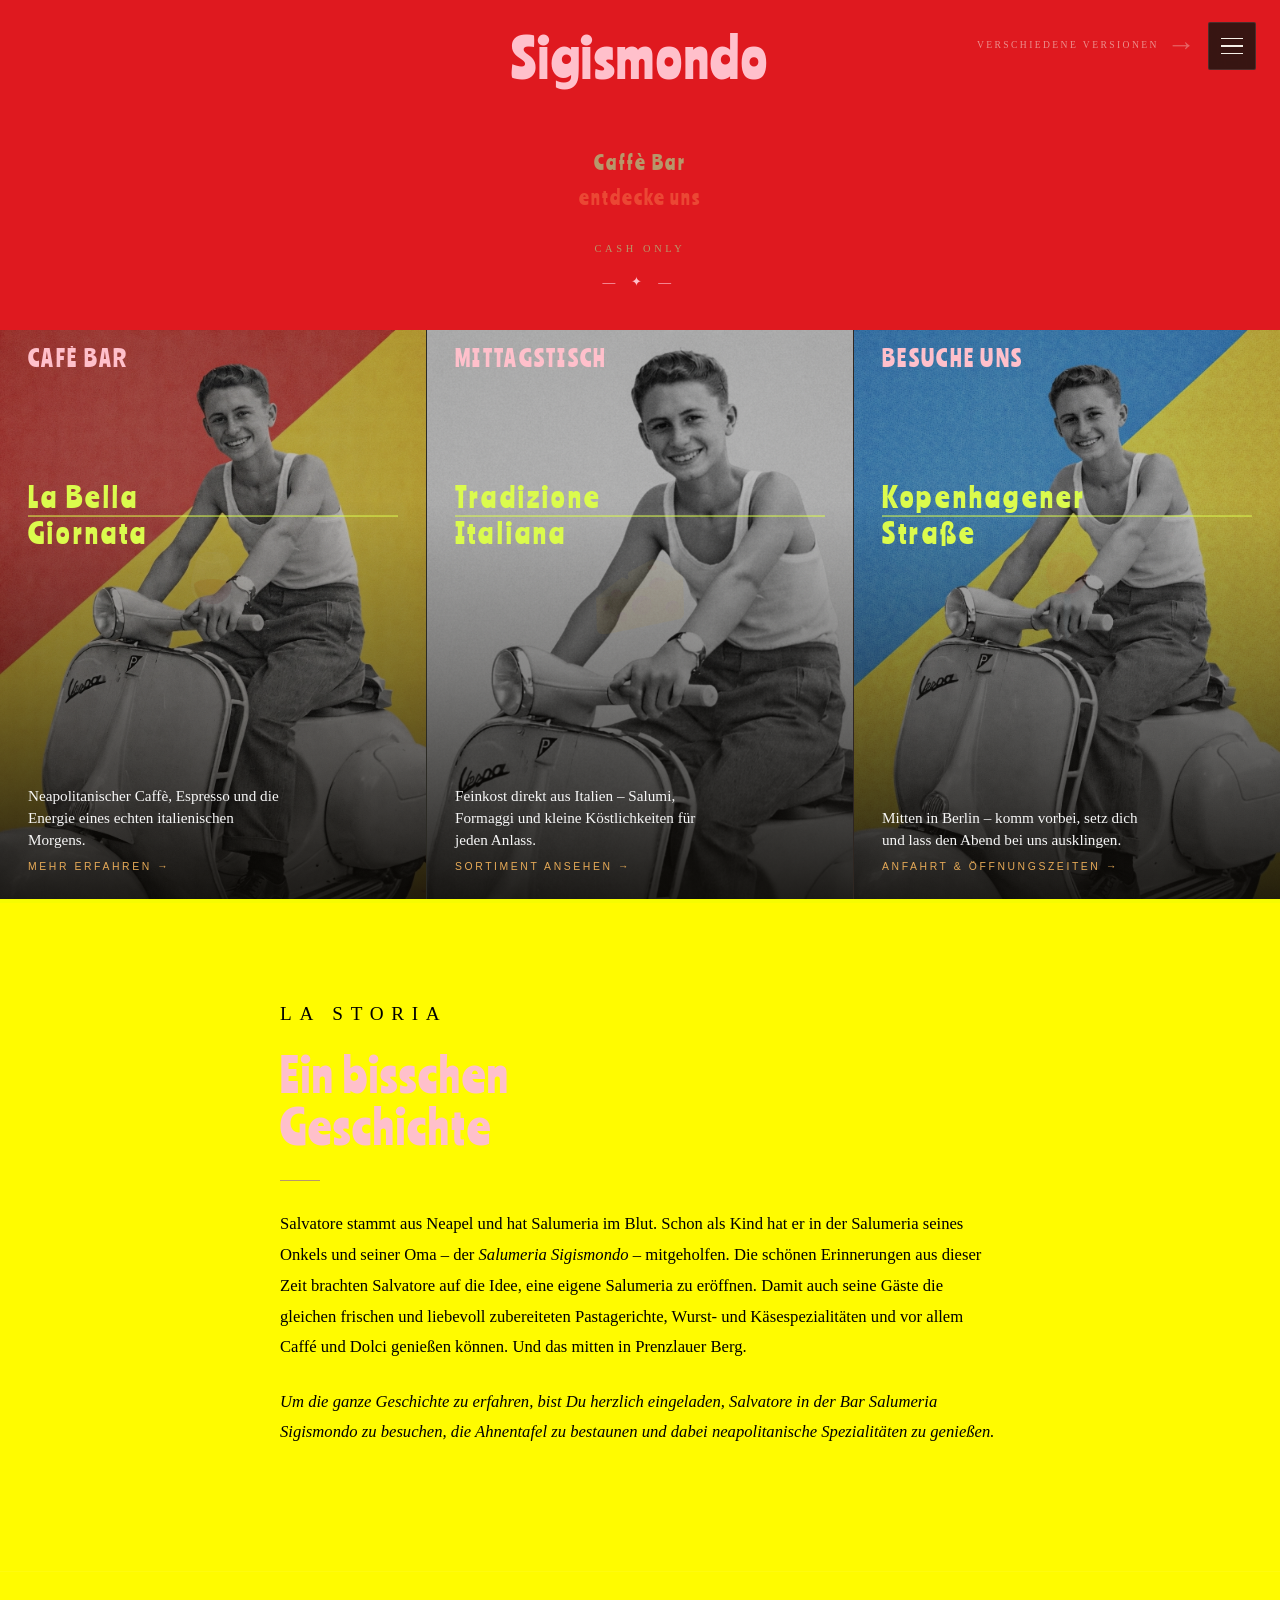
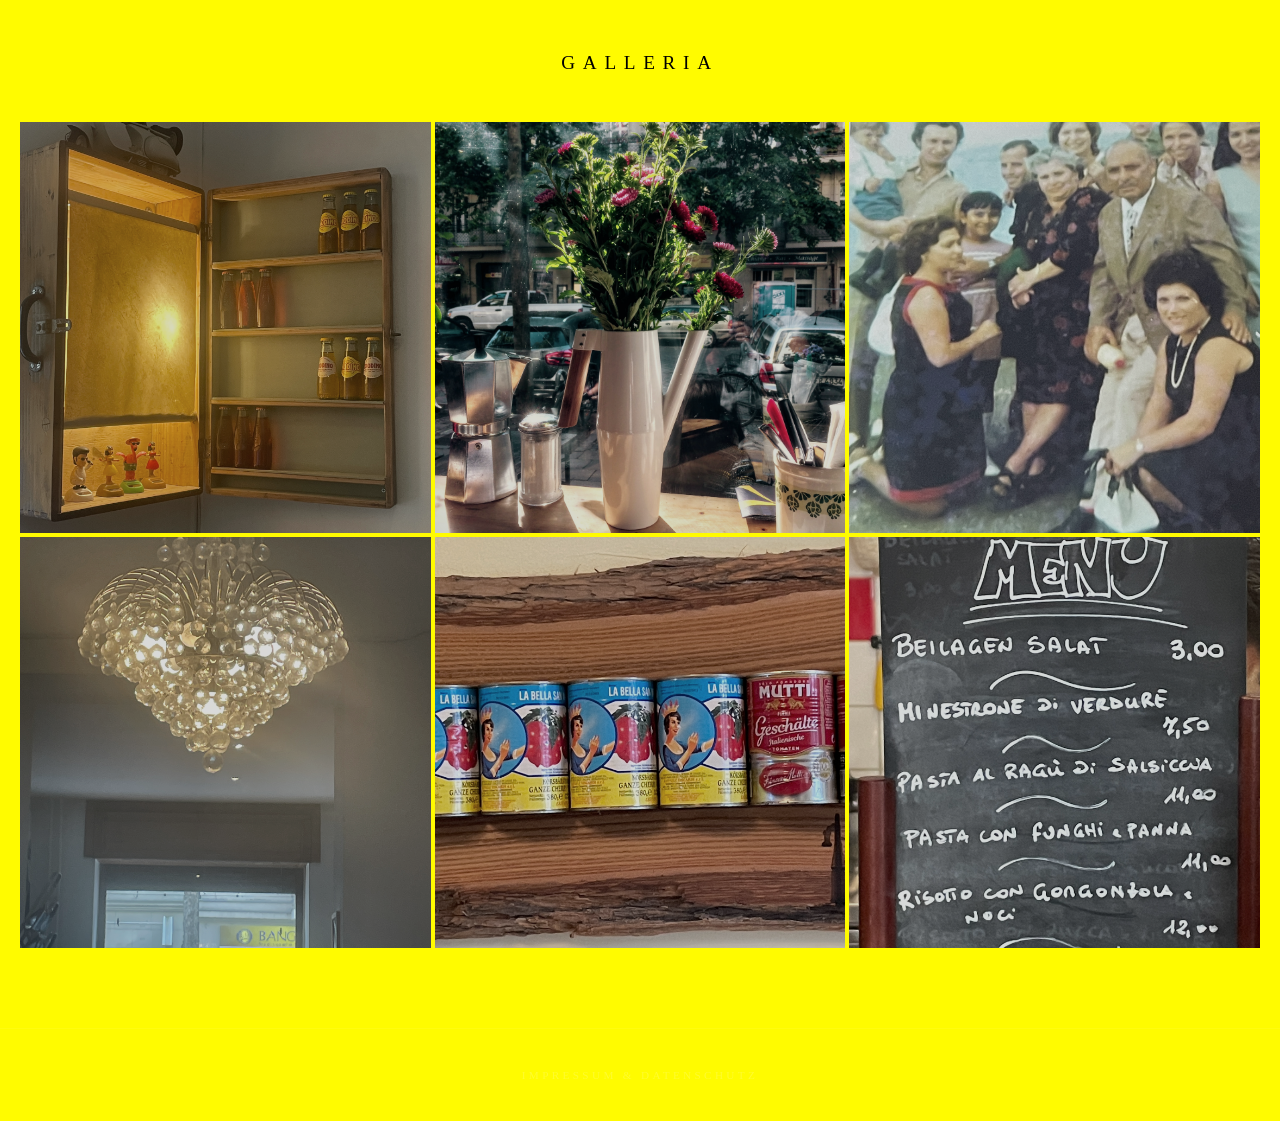
==== commit 6a239da2: "pop html Anpassungen Style" ====
--- a/index.html
+++ b/index.html
@@ -67,8 +67,10 @@
             <span class="titolo-top line-first">La Bella</span>
             <span class="titolo-bottom">Giornata</span>
           </h2>
+        <div class="modul-bottom">
         <p class="modul-text">Neapolitanischer Caffè, Espresso und die Energie eines echten italienischen Morgens.</p>
-        <button class="modul-btn" data-drawer="drawer-1">Mehr erfahren →</button>
+                <button class="modul-btn" data-drawer="drawer-1">Mehr erfahren →</button>
+      </div>
       </div>
     </div>
 
@@ -85,8 +87,10 @@
             <span class="titolo-top line-first">Tradizione</span>
             <span class="titolo-bottom">Italiana</span>
           </h2>
+        <div class="modul-bottom">
         <p class="modul-text">Feinkost direkt aus Italien – Salumi, Formaggi und kleine Köstlichkeiten für jeden Anlass.</p>
-        <button class="modul-btn" data-drawer="drawer-2">Sortiment ansehen →</button>
+                <button class="modul-btn" data-drawer="drawer-2">Sortiment ansehen →</button>
+      </div>
       </div>
     </div>
 
@@ -103,8 +107,10 @@
             <span class="titolo-top line-first">Kopenhagener</span>
             <span class="titolo-bottom">Straße</span>
           </h2>
+        <div class="modul-bottom">
         <p class="modul-text">Mitten in Berlin – komm vorbei, setz dich und lass den Abend bei uns ausklingen.</p>
-        <button class="modul-btn" data-drawer="drawer-3">Anfahrt & Öffnungszeiten →</button>
+                <button class="modul-btn" data-drawer="drawer-3">Anfahrt & Öffnungszeiten →</button>
+      </div>
       </div>
     </div>
 
--- a/css/base.css
+++ b/css/base.css
@@ -1,34 +1,27 @@
 /* ═══════════════════════════════════════════
    BASE.CSS — Sigismondo · Strukturelle Basis
    Gilt für alle Seiten. Keine Theme-Werte hier.
-   Theme-Dateien überschreiben nur :root-Variablen
-   und font-family / font-style Ausnahmen.
    ═══════════════════════════════════════════ */
 
 
 /* ══════════════════════════════════════
-   DESIGN TOKENS — Default (Home-Theme)
-   Werden von home.css / italian.css überschrieben
+   DESIGN TOKENS
    ══════════════════════════════════════ */
 
 :root {
-  /* Palette (fest, nie überschreiben) */
   --cream:      #f5f0e8;
   --white:      #ffffff;
   --warm-gray:  #8c7b6b;
   --red:        #eb4734;
   --gold:       #e6aa57;
 
-  /* Theme-Hooks — diese werden je Seite überschrieben */
   --dark:       #1a1611;
   --accent:     #eb4734;
   --highlight:  #5dd115;
 
-  /* Typografie-Hooks — werden je Seite überschrieben */
   --font-display: 'Playfair Display', serif;
   --font-body:    'Cormorant Garamond', serif;
 
-  /* Section-Header Typografie-Hooks */
   --header-size:          0.75rem;
   --header-spacing:       0.3em;
   --header-h1-size:       2.8rem;
@@ -42,26 +35,18 @@
   --header-h3-style:      normal;
   --header-h3-color:      var(--cream);
 
-  /* Modul Typografie-Hooks */
-  --modul-nummer-size:    1.8rem;
   --modul-nummer-weight:  bold;
-  --modul-nummer-spacing: 0.35em;
   --modul-nummer-style:   normal;
-  --modul-titel-size:     clamp(1.6rem, 2.5vw, 2.4rem);
   --modul-titel-style:    normal;
   --modul-titel-weight:   400;
-  --modul-titel-top:      auto;
-  --modul-text-size:      clamp(1rem, 1.4vw, 1.05rem);
   --modul-text-style:     normal;
   --modul-btn-size:       0.75rem;
   --modul-btn-spacing:    0.28em;
   --modul-btn-style:      normal;
 
-  /* Burger Nav Typografie-Hook */
   --burger-link-size:     2rem;
   --burger-link-style:    italic;
 
-  /* Drawer Typografie-Hook */
   --drawer-bg:            #211c14;
   --drawer-border:        rgba(255,255,255,0.10);
   --drawer-titel-style:   bold;
@@ -139,9 +124,6 @@
 }
 
 
-/* → Burger-Styles ausgelagert in burger.css */
-
-
 /* ══════════════════════════════════════
    MODULE GRID
    ══════════════════════════════════════ */
@@ -149,13 +131,13 @@
 .modules {
   display: flex;
   width: 100%;
-  max-width: 2400px;
+  max-width: 1500px;
   margin: 0 auto;
 }
 
 .modul {
   flex: 1;
-  aspect-ratio: 1 / 1;
+  aspect-ratio: 3 / 4;
   position: relative;
   overflow: hidden;
   cursor: pointer;
@@ -202,42 +184,39 @@
   background: linear-gradient(to bottom, transparent 20%, rgba(10,8,5,0.4) 55%, rgba(10,8,5,0.92) 100%);
 }
 
+/* Nummer oben, Titel absolut zentriert, Text+Button absolut unten */
 .modul-content {
   position: absolute;
   inset: 0;
   z-index: 3;
   padding: 16px 28px 28px;
-  display: grid;
-  grid-template-rows:
-    60px
-    124px
-    minmax(84px, auto)
-    auto;
-  align-content: start;
-  transform: translateY(8px);
-  transition: transform 0.5s cubic-bezier(0.25, 0.46, 0.45, 0.94);
-}
-
-.modul:hover .modul-content { transform: translateY(0); }
-
+}
+
+/* Nummer: oben links, im normalen Flow */
 .modul-nummer {
-  grid-row: 1;
+  position: absolute;
+  top: 16px;
+  left: 28px;
+  right: 28px;
   font-size: clamp(1rem, 1.7vw, 1.8rem);
   font-weight: var(--modul-nummer-weight);
   font-style: var(--modul-nummer-style);
   letter-spacing: clamp(0.08em, 0.18vw, 0.22em);
   text-transform: uppercase;
   color: var(--white);
-  margin: 0;
   line-height: 1.1;
   white-space: nowrap;
   overflow: hidden;
   text-overflow: ellipsis;
-  align-self: start;
-}
-
+}
+
+/* Titel: vertikal zentriert, animiert sich bei Hover/Active nach oben */
 .modul-titel {
-  grid-row: 2;
+  position: absolute;
+  top: 50%;
+  left: 28px;
+  right: 28px;
+  transform: translateY(-50%);
   font-family: var(--font-display);
   font-size: clamp(1.7rem, 2.2vw, 2.8rem);
   font-style: var(--modul-titel-style);
@@ -245,31 +224,66 @@
   line-height: 0.95;
   color: var(--cream);
   margin: 0;
-  align-self: start;
-  margin-top: 2.4em;
+}
+
+/* Auf Desktop: Titel höher damit Text+Button unten Platz haben */
+@media (min-width: 1021px) {
+  .modul-titel {
+    top: 38%;
+    transform: translateY(-100%);
+  }
+}
+
+.modul-titel-split {
+  display: flex;
+  flex-direction: column;
+  gap: 0.10em;
+}
+
+.titolo-top,
+.titolo-bottom {
+  display: block;
+}
+
+.line-first {
+  position: relative;
+  padding-bottom: 0.22em;
+}
+
+.line-first::after {
+  content: "";
+  position: absolute;
+  left: 0;
+  right: 0;
+  bottom: 0;
+  height: 1px;
+  background: var(--title-line-color, currentColor);
+}
+
+/* Wrapper: Text + Button immer unten, wächst nach oben */
+.modul-bottom {
+  position: absolute;
+  bottom: 24px;
+  left: 28px;
+  right: 28px;
+  display: flex;
+  flex-direction: column;
+  gap: 10px;
 }
 
 .modul-text {
-  grid-row: 3;
   font-size: clamp(0.95rem, 1.1vw, 1.05rem);
   font-style: var(--modul-text-style);
   line-height: 1.45;
   color: rgba(255, 255, 255, 0.96);
   font-weight: 300;
   max-width: 34ch;
-  margin: 6.8em 0 0 0;
-  align-self: start;
-}
-
-
-.modul-line {
-  display: none;
-}
+}
+
+.modul-line { display: none; }
 
 .modul-btn {
-  grid-row: 4;
-  display: inline-block;
-  margin-top: 18px;
+  display: block;
   font-size: var(--modul-btn-size);
   font-style: var(--modul-btn-style);
   letter-spacing: var(--modul-btn-spacing);
@@ -279,16 +293,14 @@
   border: none;
   padding-bottom: 3px;
   cursor: pointer;
-  align-self: start;
+  text-align: left;
 }
 
 .modul-btn:hover { color: var(--highlight); }
 
 .modul-accent {
   position: absolute;
-  top: 0;
-  left: 0;
-  right: 0;
+  top: 0; left: 0; right: 0;
   height: 2px;
   z-index: 4;
   transform: scaleX(0);
@@ -298,7 +310,6 @@
 
 .modul:hover .modul-accent { transform: scaleX(1); }
 
-/* Default Accent-Farben — werden vom Theme überschrieben */
 .modul:nth-child(1) .modul-accent { background: var(--highlight); }
 .modul:nth-child(2) .modul-accent { background: var(--white); }
 .modul:nth-child(3) .modul-accent { background: var(--red); }
@@ -307,8 +318,7 @@
 
 .placeholder-icon {
   position: absolute;
-  top: 50%;
-  left: 50%;
+  top: 50%; left: 50%;
   transform: translate(-50%, -70%);
   z-index: 0;
   font-size: 5rem;
@@ -478,9 +488,6 @@
 }
 
 
-/* → Drawer-Styles ausgelagert in drawer.css */
-
-
 /* ══════════════════════════════════════
    FOOTER
    ══════════════════════════════════════ */
@@ -504,60 +511,7 @@
    RESPONSIVE
    ══════════════════════════════════════ */
 
-
-@media (max-width: 1020px) {
-  .modul-text {
-    opacity: 0;
-    transform: translateY(10px);
-    transition: opacity 0.3s ease, transform 0.3s ease;
-    pointer-events: none;
-  }
-  .modul-btn {
-    opacity: 0;
-    transform: translateY(8px);
-    transition: opacity 0.3s ease, transform 0.3s ease;
-    pointer-events: none;
-  }
-  .modul-arrow {
-    display: block !important;
-    position: absolute;
-    bottom: 24px;
-    right: 24px;
-    z-index: 5;
-    font-size: 2.2rem;
-    color: rgba(245, 240, 232, 0.6);
-    pointer-events: none;
-    transition: opacity 0.3s ease;
-  }
-  .modul.active .modul-arrow  { opacity: 0; pointer-events: none; }
-  .modul.active .modul-text   { opacity: 1; transform: translateY(0); pointer-events: auto; }
-  .modul.active .modul-btn    { opacity: 1; transform: translateY(0); pointer-events: auto; }
-  .modul.active .modul-accent { transform: scaleX(1); }
-  .modul-titel { margin-top: 1.9em; }
-  .modul-text  { margin-top: 7.2em; }
-  .modul-content {
-    padding: 12px 14px 20px;
-    grid-template-rows:
-      48px
-      92px
-      minmax(72px, auto)
-      auto;
-  }
-}
-
-@media (min-width: 1021px) {
-  .modul-arrow { display: none !important; }
-  .modul-content {
-    padding: 16px clamp(16px, 2.5vw, 36px) 36px;
-    grid-template-rows:
-      60px
-      124px
-      minmax(84px, auto)
-      auto;
-  }
-  .modul-titel   { font-size: clamp(1.5rem, 2.2vw, 2.4rem); }
-}
-
+/* Mobile ≤768px */
 @media (max-width: 768px) {
   .modules {
     flex-direction: row;
@@ -573,9 +527,10 @@
   .modul .modul-bg,
   .modul:hover .modul-bg { transform: none !important; }
   .modul-nummer { font-size: 1.5rem; letter-spacing: 0.15em; }
-  .modul + .modul { border-left: 1px solid rgba(255,255,255,0.08); border-top: none; }
+  .modul + .modul { border-left: 1px solid rgba(255,255,255,0.08); }
+  .modul-bottom { opacity: 0; pointer-events: none; }
   .modul-arrow {
-    display: block;
+    display: block !important;
     position: absolute;
     bottom: 24px;
     right: 36px;
@@ -583,119 +538,45 @@
     font-size: 1.9rem;
     color: rgba(245, 240, 232, 0.6);
     transition: opacity 0.3s ease;
-    pointer-events: none;
+    pointer-events: auto;
   }
-  .modul.active .modul-arrow { opacity: 0; }
-  .modul-content {
-    padding: 12px 14px 20px;
-    grid-template-rows:
-      42px
-      78px
-      minmax(64px, auto)
-      auto;
-  }
-  .modul-titel { margin-top: 1.6em; }
-  .modul-text  { margin-top: 6.2em; }
+  .modul.active .modul-arrow { opacity: 0; pointer-events: none; }
+  .modul-content { padding: 12px 14px 20px; }
   .section-storia,
   .section-events { padding: 70px 24px; }
   .gallery-grid { grid-template-columns: repeat(2, 1fr); }
   .drawer-inner { padding: 32px 24px; }
 }
 
-
-
-.modul-titel-split {
-  display: flex;
-  flex-direction: column;
-  align-self: start;
-  gap: 0.10em;
-}
-
-.titolo-top,
-.titolo-bottom {
-  display: block;
-}
-
-.line-first {
-  position: relative;
-  padding-bottom: 0.22em;
-}
-
-.line-first::after {
-  content: "";
-  position: absolute;
-  left: 0;
-  right: 0;
-  bottom: 0;
-  height: 1px;
-  background: var(--title-line-color, currentColor);
-}
-
-
-@media (max-width: 1399px) {
-  .modul {
-    aspect-ratio: 3 / 4;
+/* Tablet 769–1020px */
+@media (min-width: 769px) and (max-width: 1020px) {
+  .modul-bottom {
+    opacity: 0;
+    transform: translateY(10px);
+    transition: opacity 0.3s ease, transform 0.3s ease;
+    pointer-events: none;
   }
-}
-
-@media (min-width: 1400px) {
-  .modul {
-    aspect-ratio: 1 / 1;
+  .modul-arrow {
+    display: block !important;
+    position: absolute;
+    bottom: 24px;
+    right: 24px;
+    z-index: 5;
+    font-size: 2.2rem;
+    color: rgba(245, 240, 232, 0.6);
+    pointer-events: auto;
+    transition: opacity 0.3s ease;
   }
-  .modul-content {
-    padding: 20px clamp(20px, 2.5vw, 44px) 44px;
-    grid-template-rows:
-      70px
-      150px
-      minmax(120px, 1fr)
-      auto;
-  }
-  .modul-titel {
-    font-size: clamp(1.8rem, 2.4vw, 3rem);
-    margin-top: 2.6em;
-  }
-  .modul-text {
-    margin-top: 0;
-    max-width: 30ch;
-    line-height: 1.5;
-    align-self: end;
-    padding-bottom: 12px;
-  }
-  .modul-btn {
-    margin-top: 14px;
-  }
-}
-
-@media (min-width: 1100px) and (max-width: 1399px) {
-  .modul-content {
-    padding: 16px 20px 28px;
-  }
-
-  .modul-titel {
-    margin-top: 2em;
-  }
-
-  .modul-text {
-    margin-top: 7.4em;
-    max-width: 24ch;
-    line-height: 1.36;
-    padding-bottom: 0;
-  }
-
-  .modul-btn {
-    position: static;
-    left: auto;
-    bottom: auto;
-    transform: none;
-    margin-top: 18px;
-    white-space: nowrap;
-    align-self: start;
-  }
-}
-
-
-.modul-arrow {
-  pointer-events: auto !important;
-  z-index: 10;
-
-}
+  .modul.active .modul-arrow  { opacity: 0; pointer-events: none; }
+  .modul.active .modul-bottom { opacity: 1; transform: translateY(0); pointer-events: auto; }
+  .modul.active .modul-accent { transform: scaleX(1); }
+  .modul-content { padding: 12px 14px 20px; }
+}
+
+/* Desktop ≥1021px: Text+Button immer sichtbar */
+@media (min-width: 1021px) {
+  .modul-arrow { display: none !important; }
+  .modul-content { padding: 16px clamp(16px, 2.5vw, 36px) 36px; }
+  .modul-titel { font-size: clamp(1.5rem, 2.2vw, 2.4rem); }
+  .modul-bottom { opacity: 1 !important; pointer-events: auto !important; transform: none !important; }
+}
--- a/css/burger.css
+++ b/css/burger.css
@@ -169,7 +169,7 @@
 
 .burger-label::after {
   content: '→';
-  font-size: 0.8rem;
+  font-size: 1.8rem;
   color: rgba(245, 240, 232, 0.35);
 }
 
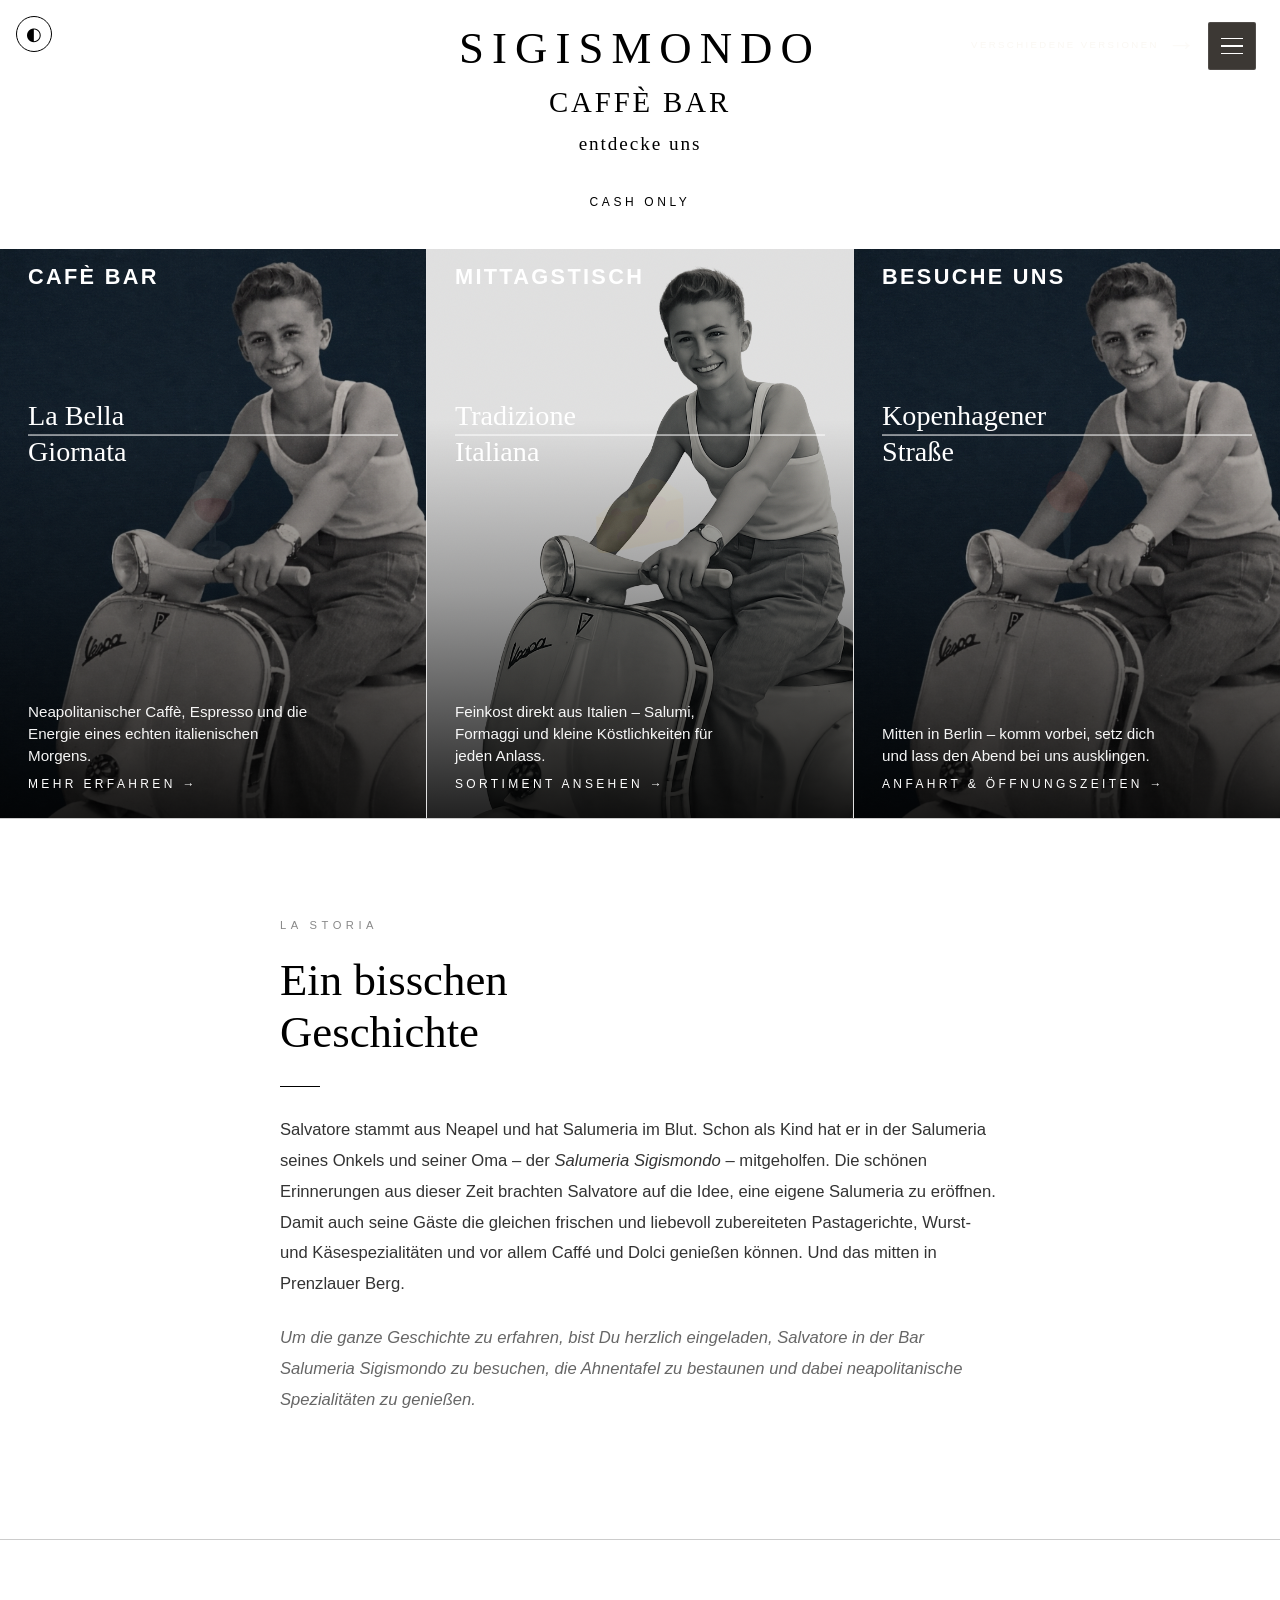
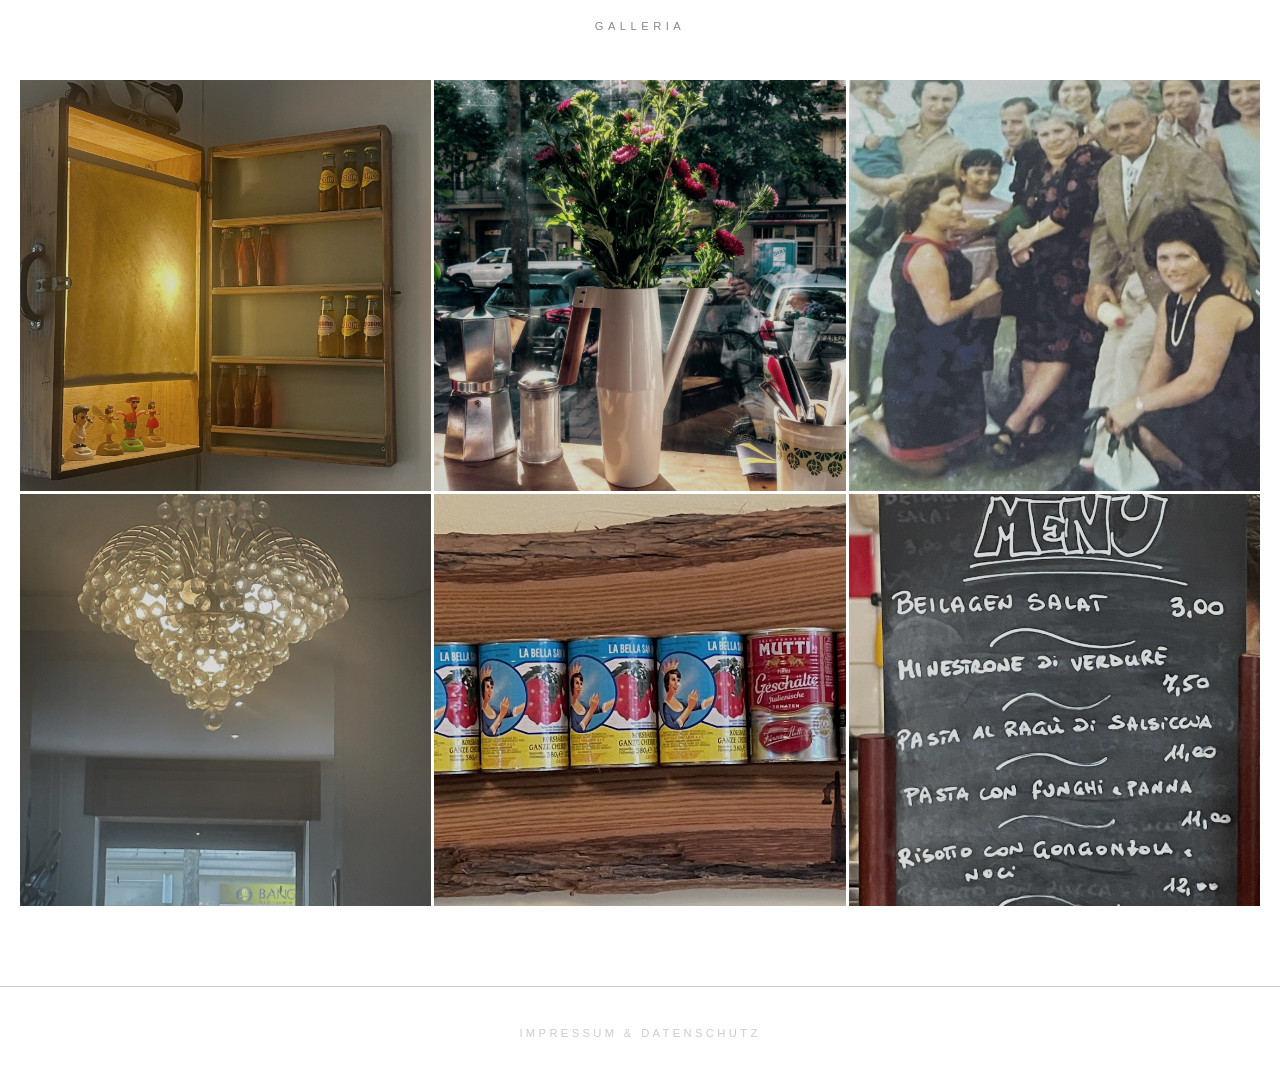
==== commit a6f51b36: "Neue Hauptseite" ====
--- a/index.html
+++ b/index.html
@@ -13,11 +13,13 @@
 </head>
 <body>
 
+  <!-- ── Theme Toggle ── -->
+  <button class="theme-toggle" id="theme-toggle" aria-label="Schwarz/Weiß wechseln">◐</button>
 
     <div class="burger-label"><span class="burger-label-text">Verschiedene Versionen</span></div>
   <!-- ── Burger Button ── -->
   <button class="burger-btn" id="burger-btn" aria-label="Menü öffnen">
-    
+
     <span class="burger-line"></span>
     <span class="burger-line"></span>
     <span class="burger-line"></span>
@@ -25,18 +27,16 @@
 
   <!-- ── Burger Nav Panel ── -->
   <nav class="burger-nav" id="burger-nav">
-    <div class="burger-nav-label">Unsere Welten</div>
+    <div class="burger-nav-label"><span class="burger-nav-label-text">Unterschiedliche Seiten Layout</span></div>
     <ul class="burger-nav-links">
-      <li><a href="../index.html" class="burger-nav-link">Home</a></li>
-      <li><a href="/pages-html/pop.html"   class="burger-nav-link">Pop</a></li>
+      <li><a href="/index.html" class="burger-nav-link">Home</a></li>
+      <li><a href="/pages-html/pop.html" class="burger-nav-link">Blue-Azul</a></li>
       <li><a href="/pages-html/italian.html" class="burger-nav-link">Italian</a></li>
+      <li><a href="/pages-html/artnouveau.html" class="burger-nav-link">Art Nouveau</a></li>
+      <li><a href="/pages-html/comic.html" class="burger-nav-link">Comic</a></li>
     </ul>
     <div class="burger-nav-divider"></div>
-    <div class="burger-nav-footer">
-      <span class="burger-nav-footer-name">Bar Salumeria Sigismondo</span><br>
-      <span class="burger-nav-footer-adresse">Kopenhagener Str. 14 · Berlin</span><br>
-      <span class="burger-nav-footer-hinweis">Cash only</span>
-    </div>
+
   </nav>
 
   <div class="burger-overlay" id="burger-overlay"></div>
@@ -45,7 +45,7 @@
   <div class="section-header">
     <h1 class="header-titel">Sigismondo</h1>
     <h3 class="header-untertitel">Caffè Bar</h3>
-    <br class="header-spacer">
+    <br>
     <span class="header-cta">Entdecke uns</span>
     <br><br>
     <span class="header-hinweis">cash only</span>
@@ -56,7 +56,7 @@
 
     <!-- Modul 1 -->
     <div class="modul">
-      <img class="modul-bg" src="/assets/vespa-rot-gelb.webp" alt="Bar">
+      <img class="modul-bg" src="/assets/Vespa-dunkelblau.webp" alt="Bar">
       <div class="placeholder-icon">🍷</div>
       <div class="modul-accent"></div>
       <div class="modul-overlay"></div>
@@ -76,16 +76,16 @@
 
     <!-- Modul 2 -->
     <div class="modul">
-      <img class="modul-bg" src="/assets/vespa-weiss.webp" alt="Salumeria">
+      <img class="modul-bg" src="/assets/Vespa_freigestellt.png" alt="Salumeria">
       <div class="placeholder-icon">🧀</div>
       <div class="modul-accent"></div>
       <div class="modul-overlay"></div>
       <div class="modul-arrow" data-drawer="drawer-2">→</div>
       <div class="modul-content">
-        <div class="modul-nummer"><span class="modul-nummer-text">Mittagstisch</span></div>
+        <div class="modul-nummer"><span class="modul-nummer-text middle">Mittagstisch</span></div>
           <h2 class="modul-titel modul-titel-split">
-            <span class="titolo-top line-first">Tradizione</span>
-            <span class="titolo-bottom">Italiana</span>
+            <span class="titolo-top line-first middle">Tradizione</span>
+            <span class="titolo-bottom middle">Italiana</span>
           </h2>
         <div class="modul-bottom">
         <p class="modul-text">Feinkost direkt aus Italien – Salumi, Formaggi und kleine Köstlichkeiten für jeden Anlass.</p>
@@ -96,7 +96,7 @@
 
     <!-- Modul 3 -->
     <div class="modul">
-      <img class="modul-bg" src="/assets/vespa-azul-gelb.webp" alt="Location">
+      <img class="modul-bg" src="/assets/Vespa-dunkelblau.webp" alt="Location">
       <div class="placeholder-icon">📍</div>
       <div class="modul-accent"></div>
       <div class="modul-overlay"></div>
@@ -138,7 +138,7 @@
       <br>
       <h1 class="events-label cash">Cash Only</h1>
     </div>
-   
+
   </section> -->
 
   <!-- ── Sektion: Galerie ── -->
@@ -187,9 +187,9 @@
         <h2 class="drawer-karte-titel">Beispielkarte:</h2>
         <br>
         <p class="drawer-text"><em class="drawer-highlight">Antipasti</em><br>
-        Insalatina di contorno <span style="color: var(--warm-gray)" class="drawer-uebersetzung">— Beilagensalat</span><br>
-        Insalata ai frutti di mare <span style="color: var(--warm-gray)" class="drawer-uebersetzung">— Meeresfrüchtesalat</span><br>
-        Ribollita <span style="color: var(--warm-gray)" class="drawer-uebersetzung">— typische toskanische Suppe</span></p>
+        Insalatina di contorno <span class="drawer-uebersetzung">— Beilagensalat</span><br>
+        Insalata ai frutti di mare <span class="drawer-uebersetzung">— Meeresfrüchtesalat</span><br>
+        Ribollita <span class="drawer-uebersetzung">— typische toskanische Suppe</span></p>
         <p class="drawer-text"><em class="drawer-highlight">Pasta</em><br>
         <span class="drawer-gericht">Penne con melanzane, pomodorini freschi e ricotta salata</span><br>
         <span class="drawer-gericht">Spaghetti con sugo di polipetti</span><br>
@@ -206,17 +206,25 @@
       <button class="drawer-close">✕</button>
       <h3 class="drawer-titel">Besuche uns</h3>
       <div class="drawer-content addresse">
-        <p class="drawer-text"><em class="drawer-highlight">Adresse</em> <span class="drawer-maps-hinweis">link zu googleMaps</span><br>
+        <p class="drawer-text"><em class="drawer-highlight adresse">Adresse: </em> <span class="drawer-maps-hinweis"> <br>link zu googleMaps</span><br>
         <a href="https://www.google.com/maps/place/Bar+Salumeria+Sigismondo/@52.54903,13.4089754,630m" target="_blank" class="maps-link">Kopenhagener Straße 14 · 10437 Berlin · Prenzlauer Berg →</a></p>
         <p class="drawer-text"><span class="drawer-oeffnungszeiten-titel">Öffnungszeiten</span><br>
         <span class="drawer-oeffnungszeiten-wochentag">Mo – Fr: 8.30 – 16.30 Uhr</span><br>
         <span class="drawer-oeffnungszeiten-wochentag">Sa – So: 9.00 – 16.00 Uhr</span></p>
         <p class="drawer-text"><em class="drawer-highlight">Anfahrt</em><br>
         <span class="drawer-anfahrt-beschreibung">U-Bahn Schönhauser Allee (U2) oder S-Bahn Schönhauserallee (S41/S42) · Tram M1 Haltestelle Schönhauserallee</span></p>
-        <p class="drawer-text drawer-abschluss">Wir freuen uns auf dich — <em class="drawer-highlight">cash only.</em></p>
+        <p class="drawer-text drawer-abschluss">Wir freuen uns auf dich <em class="drawer-highlight">cash only.</em></p>
        </div>
     </div>
   </div>
+
+  <script>
+    const btn = document.getElementById('theme-toggle');
+    btn.addEventListener('click', () => {
+      document.body.classList.toggle('dark');
+      btn.textContent = document.body.classList.contains('dark') ? '◑' : '◐';
+    });
+  </script>
 
 </body>
 </html>
--- a/css/base.css
+++ b/css/base.css
@@ -1,40 +1,44 @@
 /* ═══════════════════════════════════════════
    BASE.CSS — Sigismondo · Strukturelle Basis
-   Gilt für alle Seiten. Keine Theme-Werte hier.
+   Nur Layout & Struktur. Keine Theme-Farben.
+   Farb-Fallbacks: schwarz / weiß / neutral.
    ═══════════════════════════════════════════ */
 
 
 /* ══════════════════════════════════════
-   DESIGN TOKENS
+   DESIGN TOKENS — neutral / strukturell
    ══════════════════════════════════════ */
 
 :root {
-  --cream:      #f5f0e8;
+  /* Farben: nur neutrale Fallbacks — werden von jeder Seite überschrieben */
+  --cream:      #ffffff;
   --white:      #ffffff;
-  --warm-gray:  #8c7b6b;
-  --red:        #eb4734;
-  --gold:       #e6aa57;
-
-  --dark:       #1a1611;
-  --accent:     #eb4734;
-  --highlight:  #5dd115;
-
-  --font-display: 'Playfair Display', serif;
-  --font-body:    'Cormorant Garamond', serif;
-
+  --warm-gray:  #888888;
+  --red:        #000000;
+  --gold:       #000000;
+  --dark:       #000000;
+  --accent:     #000000;
+  --highlight:  #000000;
+
+  /* Fonts: generische Fallbacks — werden von jeder Seite überschrieben */
+  --font-display: serif;
+  --font-body:    sans-serif;
+
+  /* Header Tokens — Größen/Abstände strukturell, Farben neutral */
   --header-size:          0.75rem;
   --header-spacing:       0.3em;
   --header-h1-size:       2.8rem;
   --header-h1-spacing:    0.18em;
   --header-h1-transform:  uppercase;
   --header-h1-style:      normal;
-  --header-h1-color:      var(--highlight);
+  --header-h1-color:      #000000;
   --header-h3-size:       1.8rem;
   --header-h3-spacing:    0.1em;
   --header-h3-transform:  uppercase;
   --header-h3-style:      normal;
-  --header-h3-color:      var(--cream);
-
+  --header-h3-color:      #000000;
+
+  /* Modul Tokens */
   --modul-nummer-weight:  bold;
   --modul-nummer-style:   normal;
   --modul-titel-style:    normal;
@@ -44,11 +48,13 @@
   --modul-btn-spacing:    0.28em;
   --modul-btn-style:      normal;
 
+  /* Burger */
   --burger-link-size:     2rem;
   --burger-link-style:    italic;
 
-  --drawer-bg:            #211c14;
-  --drawer-border:        rgba(255,255,255,0.10);
+  /* Drawer */
+  --drawer-bg:            #000000;
+  --drawer-border:        rgba(0,0,0,0.10);
   --drawer-titel-style:   bold;
 }
 
@@ -69,8 +75,8 @@
    ══════════════════════════════════════ */
 
 body {
-  background: var(--dark);
-  color: var(--cream);
+  background: #ffffff;
+  color: #000000;
   font-family: var(--font-body);
 }
 
@@ -85,7 +91,7 @@
   letter-spacing: var(--header-spacing);
   text-transform: uppercase;
   font-size: var(--header-size);
-  color: var(--accent);
+  color: #000000;
 }
 
 .header-titel {
@@ -119,7 +125,7 @@
   font-size: 1.2rem;
   letter-spacing: 0.1em;
   text-transform: lowercase;
-  color: var(--red);
+  color: #000000;
   margin-bottom: 12px;
 }
 
@@ -143,9 +149,9 @@
   cursor: pointer;
 }
 
-.modul:nth-child(1) { background: #2a2218; }
-.modul:nth-child(2) { background: #1e1d16; }
-.modul:nth-child(3) { background: #221a14; }
+.modul:nth-child(1) { background: #e0e0e0; }
+.modul:nth-child(2) { background: #e0e0e0; }
+.modul:nth-child(3) { background: #e0e0e0; }
 
 .modul-bg {
   position: absolute;
@@ -175,13 +181,13 @@
 .modul-overlay {
   position: absolute;
   inset: 0;
-  background: linear-gradient(to bottom, transparent 30%, rgba(10,8,5,0.3) 60%, rgba(10,8,5,0.85) 100%);
+  background: linear-gradient(to bottom, transparent 30%, rgba(0,0,0,0.3) 60%, rgba(0,0,0,0.85) 100%);
   z-index: 2;
   transition: opacity 0.5s ease;
 }
 
 .modul:hover .modul-overlay {
-  background: linear-gradient(to bottom, transparent 20%, rgba(10,8,5,0.4) 55%, rgba(10,8,5,0.92) 100%);
+  background: linear-gradient(to bottom, transparent 20%, rgba(0,0,0,0.4) 55%, rgba(0,0,0,0.92) 100%);
 }
 
 /* Nummer oben, Titel absolut zentriert, Text+Button absolut unten */
@@ -203,14 +209,14 @@
   font-style: var(--modul-nummer-style);
   letter-spacing: clamp(0.08em, 0.18vw, 0.22em);
   text-transform: uppercase;
-  color: var(--white);
+  color: #ffffff;
   line-height: 1.1;
   white-space: nowrap;
   overflow: hidden;
   text-overflow: ellipsis;
 }
 
-/* Titel: vertikal zentriert, animiert sich bei Hover/Active nach oben */
+/* Titel: vertikal zentriert */
 .modul-titel {
   position: absolute;
   top: 50%;
@@ -222,7 +228,7 @@
   font-style: var(--modul-titel-style);
   font-weight: var(--modul-titel-weight);
   line-height: 0.95;
-  color: var(--cream);
+  color: #ffffff;
   margin: 0;
 }
 
@@ -257,10 +263,10 @@
   right: 0;
   bottom: 0;
   height: 1px;
-  background: var(--title-line-color, currentColor);
-}
-
-/* Wrapper: Text + Button immer unten, wächst nach oben */
+  background: var(--title-line-color, #ffffff);
+}
+
+/* Wrapper: Text + Button immer unten */
 .modul-bottom {
   position: absolute;
   bottom: 24px;
@@ -289,14 +295,14 @@
   letter-spacing: var(--modul-btn-spacing);
   text-transform: uppercase;
   background: transparent;
-  color: var(--gold);
+  color: #ffffff;
   border: none;
   padding-bottom: 3px;
   cursor: pointer;
   text-align: left;
 }
 
-.modul-btn:hover { color: var(--highlight); }
+.modul-btn:hover { color: #cccccc; }
 
 .modul-accent {
   position: absolute;
@@ -310,9 +316,9 @@
 
 .modul:hover .modul-accent { transform: scaleX(1); }
 
-.modul:nth-child(1) .modul-accent { background: var(--highlight); }
-.modul:nth-child(2) .modul-accent { background: var(--white); }
-.modul:nth-child(3) .modul-accent { background: var(--red); }
+.modul:nth-child(1) .modul-accent { background: #000000; }
+.modul:nth-child(2) .modul-accent { background: #ffffff; }
+.modul:nth-child(3) .modul-accent { background: #000000; }
 
 .modul + .modul { border-left: 1px solid rgba(255,255,255,0.06); }
 
@@ -335,8 +341,8 @@
 
 .section-storia {
   padding: 100px 20px;
-  background: var(--dark);
-  border-top: 4px solid rgba(185, 249, 8, 0.132);
+  background: #ffffff;
+  border-top: 1px solid #cccccc;
 }
 
 .storia-inner {
@@ -348,7 +354,7 @@
   font-size: 0.7rem;
   letter-spacing: 0.4em;
   text-transform: uppercase;
-  color: var(--warm-gray);
+  color: #888888;
   margin-bottom: 24px;
 }
 
@@ -357,26 +363,26 @@
   font-size: clamp(2rem, 3.5vw, 3rem);
   font-weight: 400;
   line-height: 1.15;
-  color: var(--cream);
+  color: #000000;
 }
 
 .storia-line {
   width: 40px;
   height: 1px;
-  background: var(--accent);
+  background: #000000;
   margin: 28px 0;
 }
 
 .storia-text {
   font-size: clamp(0.95rem, 1.3vw, 1.05rem);
   line-height: 1.85;
-  color: rgba(245, 240, 232, 0.72);
+  color: #333333;
   font-weight: 300;
   margin-bottom: 1.4em;
 }
 
 .storia-invite {
-  color: rgba(245, 240, 232, 0.48);
+  color: #666666;
   font-style: italic;
 }
 
@@ -387,7 +393,7 @@
 
 .section-events {
   padding: 100px 20px;
-  border-top: 1px solid rgba(255,255,255,0.06);
+  border-top: 1px solid #cccccc;
 }
 
 .events-inner {
@@ -399,7 +405,7 @@
   font-size: 0.7rem;
   letter-spacing: 0.4em;
   text-transform: uppercase;
-  color: var(--warm-gray);
+  color: #888888;
   margin-bottom: 24px;
 }
 
@@ -408,20 +414,20 @@
   font-size: clamp(2rem, 3.5vw, 3rem);
   font-weight: 400;
   line-height: 1.15;
-  color: var(--cream);
+  color: #000000;
 }
 
 .events-line {
   width: 40px;
   height: 1px;
-  background: var(--accent);
+  background: #000000;
   margin: 28px 0;
 }
 
 .events-text {
   font-size: clamp(0.95rem, 1.3vw, 1.05rem);
   line-height: 1.85;
-  color: rgba(245, 240, 232, 0.72);
+  color: #333333;
   font-weight: 300;
   margin-bottom: 2em;
 }
@@ -431,16 +437,16 @@
   font-size: 0.7rem;
   letter-spacing: 0.3em;
   text-transform: uppercase;
-  color: var(--cream);
-  border: 1px solid rgba(245, 240, 232, 0.25);
+  color: #000000;
+  border: 1px solid #cccccc;
   padding: 14px 28px;
   text-decoration: none;
   transition: border-color 0.3s ease, color 0.3s ease;
 }
 
 .events-btn:hover {
-  border-color: var(--accent);
-  color: var(--accent);
+  border-color: #000000;
+  color: #000000;
 }
 
 
@@ -450,14 +456,14 @@
 
 .section-gallery {
   padding: 80px 20px;
-  border-top: 1px solid rgba(255,255,255,0.06);
+  border-top: 1px solid #cccccc;
 }
 
 .gallery-label {
   font-size: 0.7rem;
   letter-spacing: 0.4em;
   text-transform: uppercase;
-  color: var(--warm-gray);
+  color: #888888;
   text-align: center;
   margin-bottom: 48px;
 }
@@ -471,7 +477,7 @@
 .gallery-item {
   aspect-ratio: 1 / 1;
   overflow: hidden;
-  background: #2a2218;
+  background: #e0e0e0;
 }
 
 .gallery-item img {
@@ -494,7 +500,7 @@
 
 footer {
   padding: 40px 24px;
-  border-top: 1px solid rgba(255,255,255,0.06);
+  border-top: 1px solid #cccccc;
   text-align: center;
 }
 
@@ -502,7 +508,7 @@
   font-size: 0.7rem;
   letter-spacing: 0.3em;
   text-transform: uppercase;
-  color: rgba(255,255,255,0.18);
+  color: #cccccc;
   font-weight: 300;
 }
 
--- a/css/home.css
+++ b/css/home.css
@@ -1,139 +1,84 @@
-/* ═══════════════════════════════════════════
+/* home.css */
 
-   Kein strukturelles CSS hier.
-   ═══════════════════════════════════════════ */
-
-@import url('https://fonts.googleapis.com/css2?family=Ranchers&family=Fredoka:wght@300;400;500&display=swap');
-
-:root {
-  --font-display: 'Ranchers', normal;
-  --font-body:    'Fredoka', sans-serif;
-}
-:root {
-  --accent:     #b8976a;
-  --highlight:  #dbfb4d;
-  --dark:       #130f09;
-
-  --font-display: 'Ranchers', serif;
-  --font-body:    'Libre Baskerville', serif;
-
-  /* Section-Header */
-  --header-size:         0.65rem;
-  --header-spacing:      0.35em;
-  --header-h1-size:      3.4rem;
-  --header-h1-spacing:   0.03em;
-  --header-h1-transform: none;
-  --header-h1-style:     bold;
-  --header-h1-color:     var(--cream);
-  --header-h3-size:      1.2rem;
-  --header-h3-spacing:   0.12em;
-  --header-h3-transform: none;
-  --header-h3-style:     normal;
-  --header-h3-color:     var(--accent);
-
-  /* Modul Typografie */
-  --modul-nummer-size:    0.7rem;
-  --modul-nummer-weight:  400;
-  --modul-nummer-spacing: 0.4em;
-  --modul-nummer-style:   normal;
-  --modul-titel-size:     clamp(1.8rem, 2.8vw, 2.8rem);
-  --modul-titel-style:    normal;
-  --modul-titel-weight:   400;
-  --modul-titel-top:      7rem;
-  --modul-text-size:      clamp(0.85rem, 1.1vw, 1rem);
-  --modul-text-style:     normal;
-  --modul-btn-size:       0.65rem;
-  --modul-btn-spacing:    0.25em;
-  --modul-btn-style:      normal;
-
-  /* Burger Nav */
-  --burger-link-size:  2rem;
-  --burger-link-style: normal;
-
-  /* Drawer */
-  --drawer-bg:           #1a1309;
-  --drawer-border:       rgba(184, 151, 106, 0.15);
-  --drawer-titel-style:  normal;
+body {
+  background-color: white;
+  color: black;
 }
 
-h1 {
-  color: rgb(251, 10, 50);
+body.dark {
+  background-color: black;
+  color: white;
 }
 
-/* ── Section Header: dekorative Linie ── */
-.header-titel {
-  padding-bottom: 48px;
-  color: pink;
-  ;
+body.dark .section-header,
+body.dark .section-storia,
+body.dark .section-events,
+body.dark .section-gallery,
+body.dark .modules,
+body.dark footer {
+  background-color: black;
+  color: white;
 }
 
-.section-header::after {
-  content: '— ✦ —';
-  display: block;
-  margin-top: 20px;
-  font-size: 0.8rem;
-  letter-spacing: 0.5em;
-  color: pink;
-  
+body.dark .storia-titel,
+body.dark .events-titel {
+  color: white;
 }
 
-/* ── Burger Nav: wärmerer Hintergrund ── */
-.burger-nav {
-  background: rgba(15, 11, 7, 0.98);
-  border-left: 1px solid rgba(184, 151, 106, 0.15);
+body.dark .storia-text,
+body.dark .events-text {
+  color: #cccccc;
 }
 
-/* ── Modul Accent-Farben ── */
-.modul:nth-child(1) .modul-accent { background: pink; }
-.modul:nth-child(2) .modul-accent { background: rgb(255, 251, 0); }
-.modul:nth-child(3) .modul-accent { background: pink; }
-
-/* ── Storia & Events ── */
-.storia-titel,
-.events-titel { 
-  font-style: normal; 
-  letter-spacing: 2px;
-  color: pink;
+body.dark .storia-invite {
+  color: #888888;
 }
 
-.storia-line,
-.events-line  { background: var(--accent); }
-
-.drawer-titel { font-style: normal; }
-
-/* ── Gallery: engerer Gap ── */
-.gallery-grid {
-   gap: 4px; 
-   color: pink;}
-
-.modul-nummer {
-  font-family: 'Ranchers';
-  color: pink;
+body.dark .storia-line,
+body.dark .events-line {
+  background: white;
 }
 
-.modul-titel {
-  color: var(--highlight);
-  letter-spacing: .2rem;
-}
-.section-header {
-  background-color: rgb(223, 25, 31);
-}
-body {
-  background-color: rgb(223, 25, 31); /* rot */
+body.dark .storia-label,
+body.dark .events-label,
+body.dark .gallery-label {
+  color: #aaaaaa;
 }
 
-.modules,
-.section-storia,
-.section-events,
-.section-gallery,
-footer {
-  background-color: rgb(255, 251, 0); /* gelb */
-}
-.storia-text {
-  color: black
+body.dark footer {
+  border-top-color: #333333;
 }
 
-.storia-label, .gallery-label {
-  font-size: 1.2rem;
-  color: black;
-}+body.dark .footer-impressum {
+  color: #444444;
+}
+
+body.dark .section-storia,
+body.dark .section-events,
+body.dark .section-gallery {
+  border-top-color: #333333;
+}
+
+/* ── Theme Toggle Button ── */
+.theme-toggle {
+  position: fixed;
+  top: 16px;
+  left: 16px;
+  z-index: 1000;
+  background: none;
+  border: 1.5px solid currentColor;
+  color: inherit;
+  width: 36px;
+  height: 36px;
+  border-radius: 50%;
+  font-size: 1.1rem;
+  cursor: pointer;
+  display: flex;
+  align-items: center;
+  justify-content: center;
+  transition: opacity 0.2s ease;
+}
+
+.theme-toggle:hover {
+  opacity: 0.6;
+}
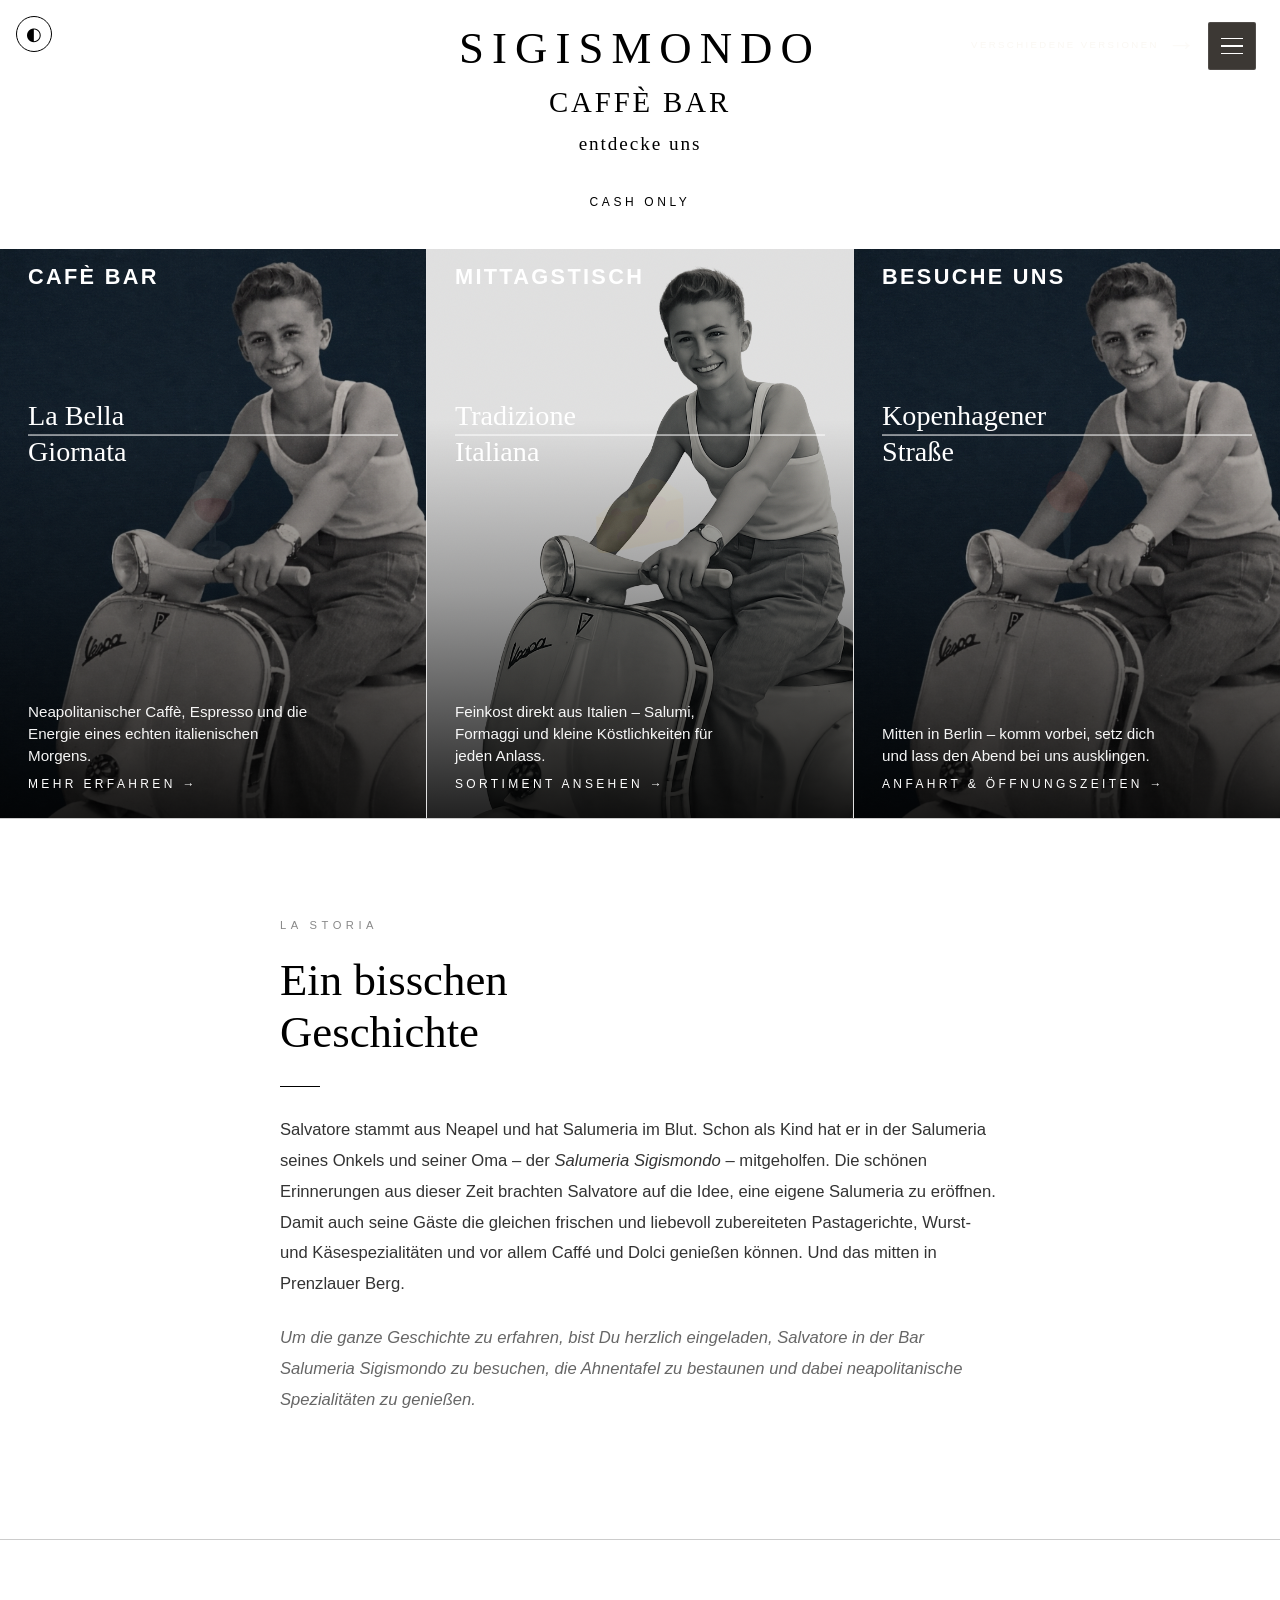
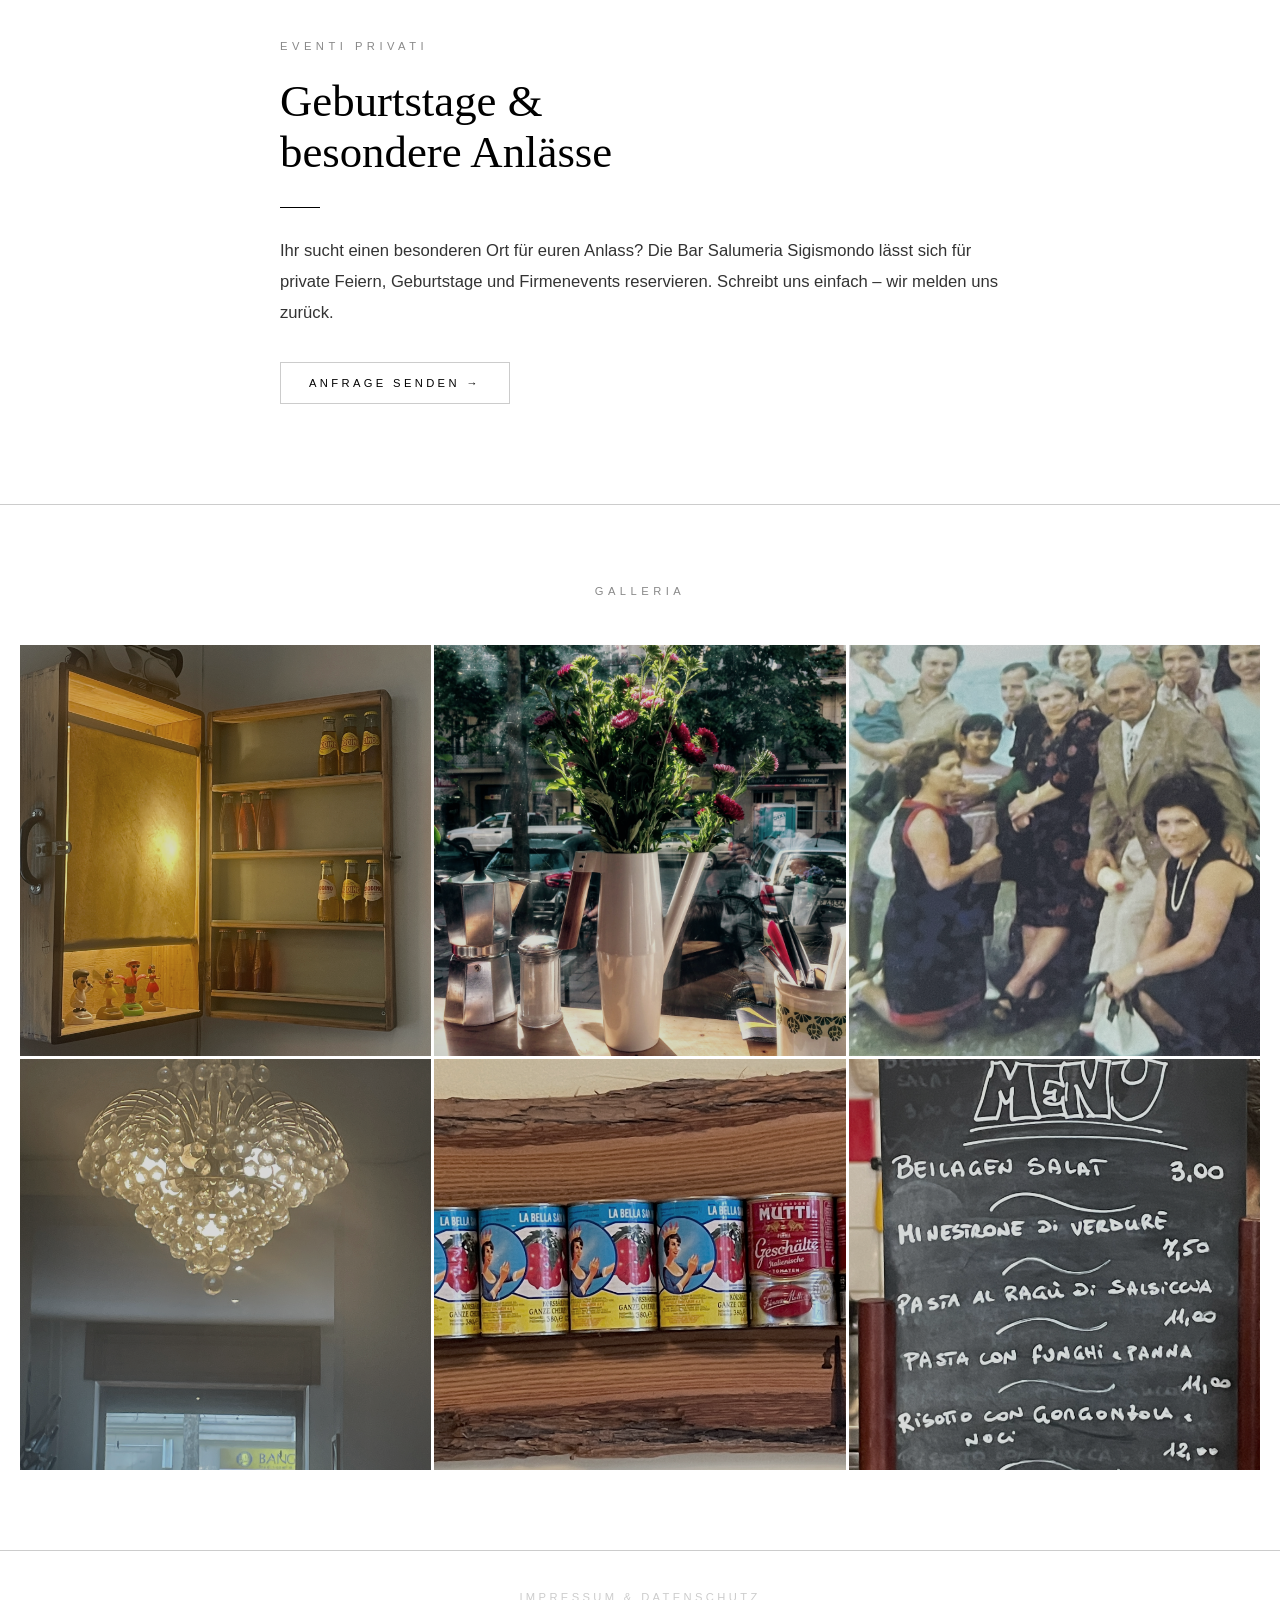
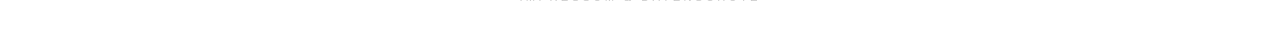
==== commit c2454169: "Verbesserung italian.html und index.html" ====
--- a/index.html
+++ b/index.html
@@ -128,18 +128,18 @@
   </section>
 
   <!-- ── Sektion: Events ── -->
-  <!-- <section class="section-events">
+   <section class="section-events">
     <div class="events-inner">
       <div class="events-label">Eventi Privati</div>
       <h2 class="events-titel">Geburtstage &<br>besondere Anlässe</h2>
       <div class="events-line"></div>
       <p class="events-text">Ihr sucht einen besonderen Ort für euren Anlass? Die Bar Salumeria Sigismondo lässt sich für private Feiern, Geburtstage und Firmenevents reservieren. Schreibt uns einfach – wir melden uns zurück.</p>
-      <a href="/cdn-cgi/l/email-protection#c4a7abaab0a5b0b0ab84a6a5b6b7ada3adb7a9abaaa0abeaa7aba9" class="events-btn">Anfrage senden →</a>
+      <a href="mailto:test@test.com" class="events-btn">Anfrage senden →</a>
       <br>
-      <h1 class="events-label cash">Cash Only</h1>
-    </div>
-
-  </section> -->
+      
+    </div>
+
+  </section> 
 
   <!-- ── Sektion: Galerie ── -->
   <section class="section-gallery">
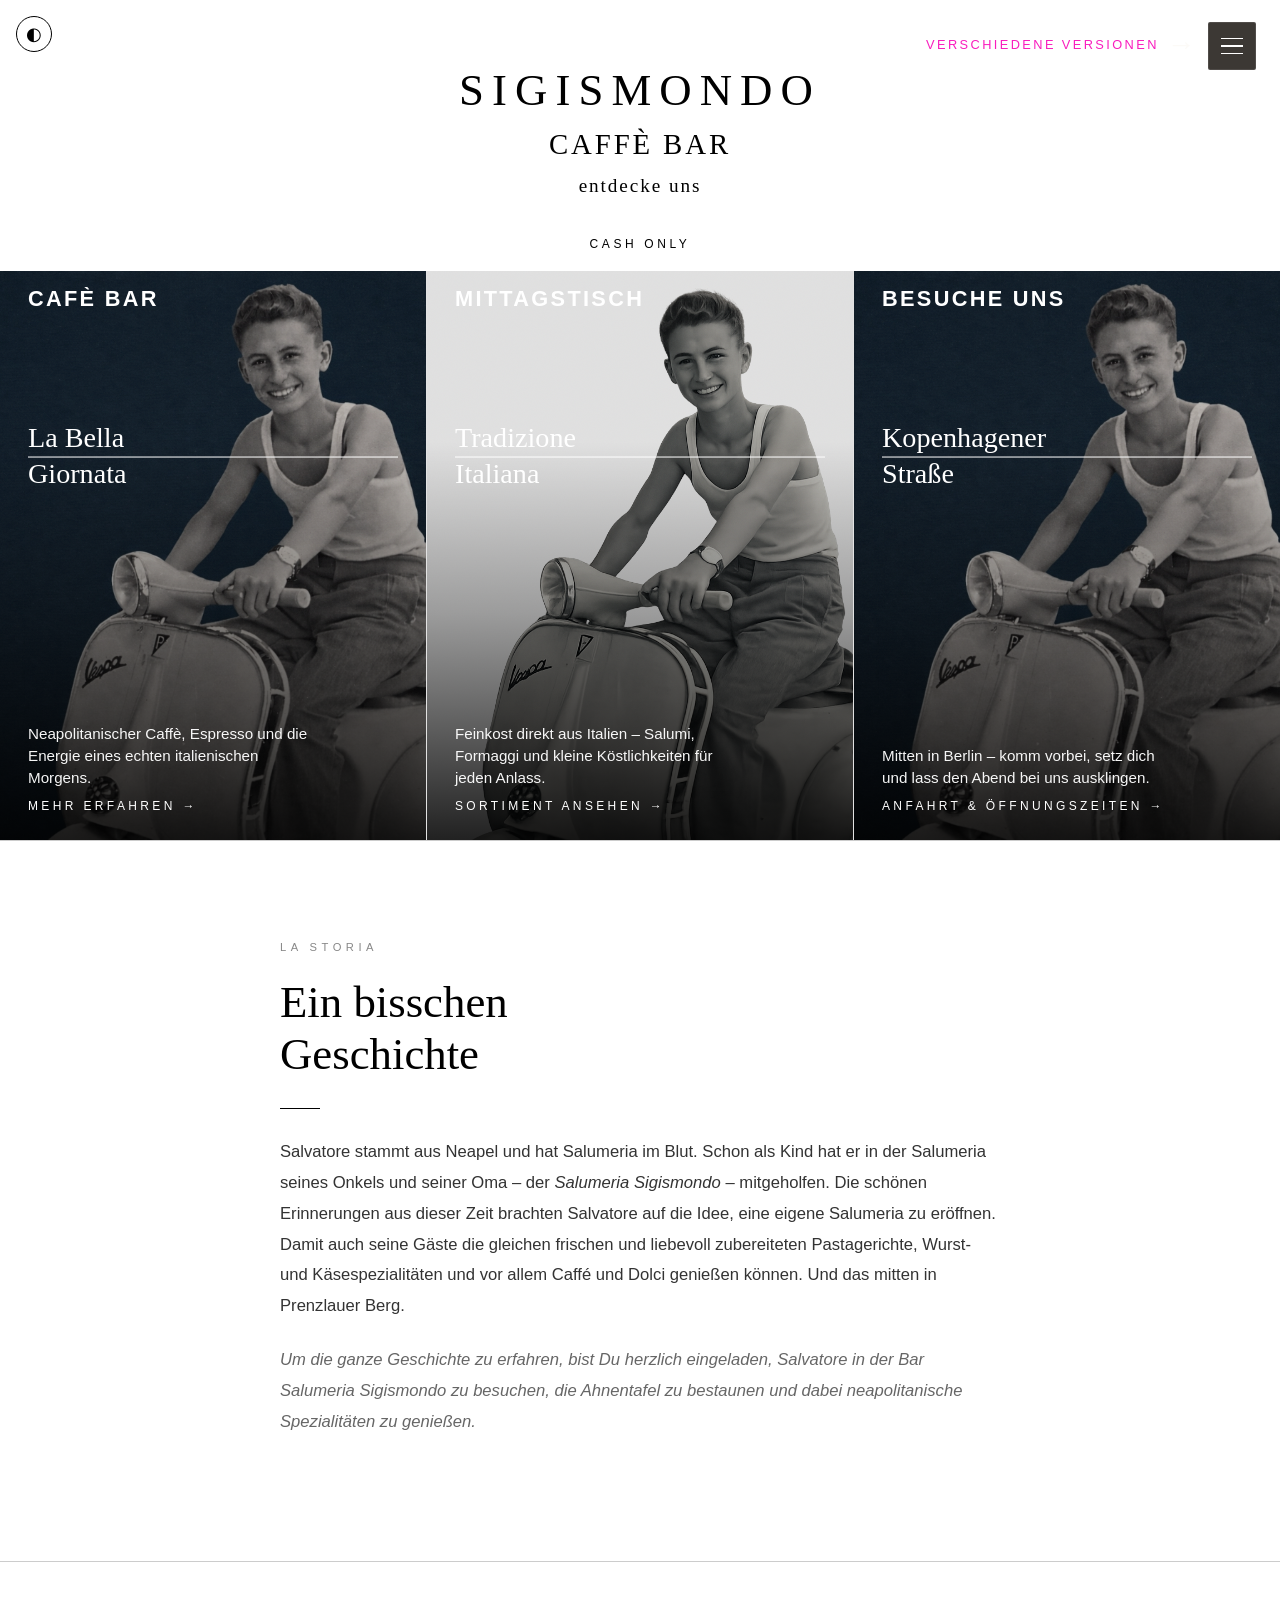
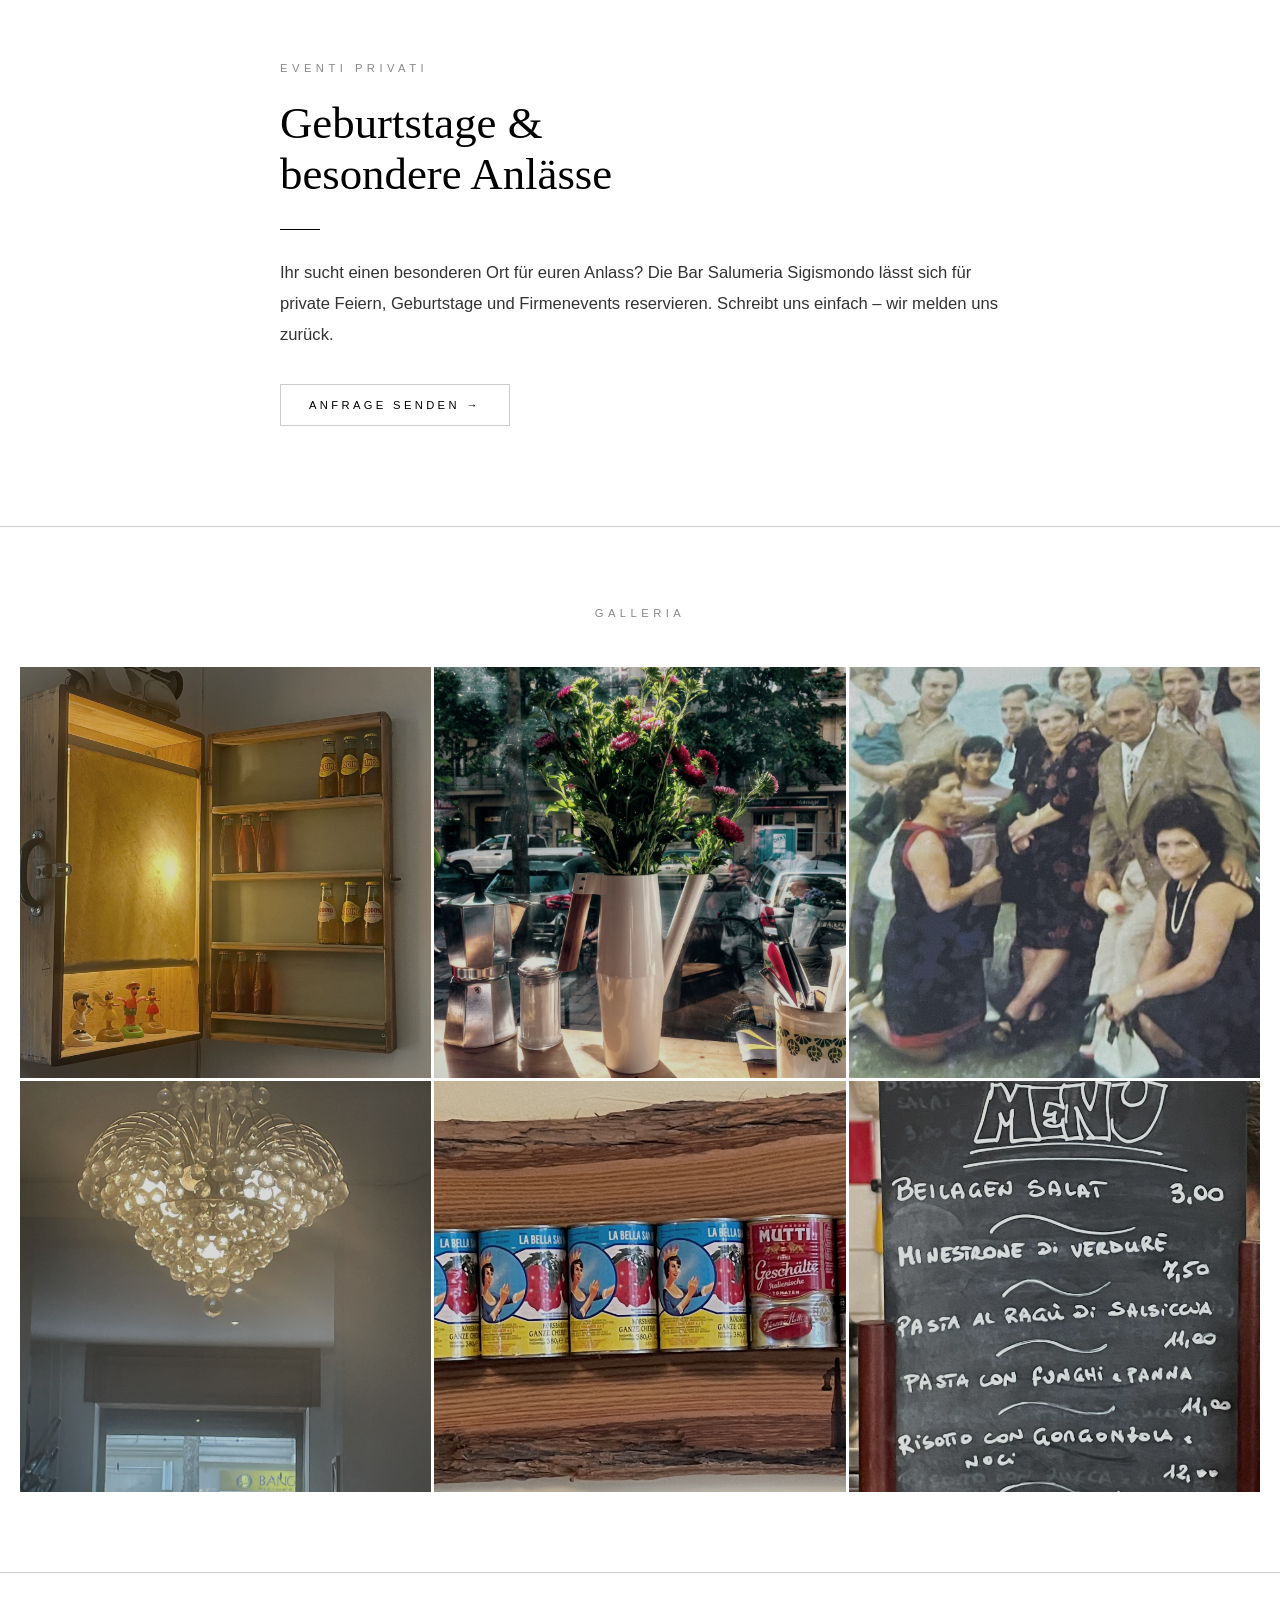
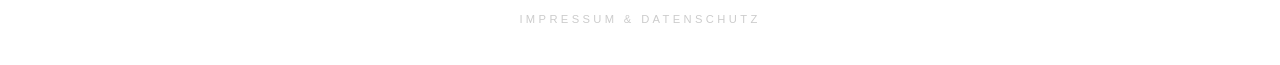
==== commit 1b7eeedf: "Placeholder rid off icons for placeholding" ====
--- a/index.html
+++ b/index.html
@@ -16,7 +16,7 @@
   <!-- ── Theme Toggle ── -->
   <button class="theme-toggle" id="theme-toggle" aria-label="Schwarz/Weiß wechseln">◐</button>
 
-    <div class="burger-label"><span class="burger-label-text">Verschiedene Versionen</span></div>
+    <div class="burger-label"><span class="burger-title">Verschiedene Versionen</span></div>
   <!-- ── Burger Button ── -->
   <button class="burger-btn" id="burger-btn" aria-label="Menü öffnen">
 
@@ -57,7 +57,7 @@
     <!-- Modul 1 -->
     <div class="modul">
       <img class="modul-bg" src="/assets/Vespa-dunkelblau.webp" alt="Bar">
-      <div class="placeholder-icon">🍷</div>
+      <div class="placeholder-icon"></div>
       <div class="modul-accent"></div>
       <div class="modul-overlay"></div>
       <div class="modul-arrow" data-drawer="drawer-1">→</div>
@@ -77,7 +77,7 @@
     <!-- Modul 2 -->
     <div class="modul">
       <img class="modul-bg" src="/assets/Vespa_freigestellt.png" alt="Salumeria">
-      <div class="placeholder-icon">🧀</div>
+      <div class="placeholder-icon"></div>
       <div class="modul-accent"></div>
       <div class="modul-overlay"></div>
       <div class="modul-arrow" data-drawer="drawer-2">→</div>
@@ -97,7 +97,7 @@
     <!-- Modul 3 -->
     <div class="modul">
       <img class="modul-bg" src="/assets/Vespa-dunkelblau.webp" alt="Location">
-      <div class="placeholder-icon">📍</div>
+      <div class="placeholder-icon"></div>
       <div class="modul-accent"></div>
       <div class="modul-overlay"></div>
       <div class="modul-arrow" data-drawer="drawer-3">→</div>
--- a/css/base.css
+++ b/css/base.css
@@ -87,7 +87,7 @@
 
 .section-header {
   text-align: center;
-  padding: 0 20px 40px;
+  padding: 0 0px 20px;
   letter-spacing: var(--header-spacing);
   text-transform: uppercase;
   font-size: var(--header-size);
@@ -103,9 +103,10 @@
   font-style: var(--header-h1-style);
   color: var(--header-h1-color);
   font-weight: 400;
-  margin-top: 22px;
+  margin-top:4rem;
   margin-bottom: 12px;
 }
+
 
 .header-untertitel {
   display: block;
--- a/css/home.css
+++ b/css/home.css
@@ -5,59 +5,52 @@
   color: black;
 }
 
+/* ── Dark Mode ── */
 body.dark {
   background-color: black;
   color: white;
+
+  /* CSS-Variablen überschreiben, damit var()-Referenzen in base.css mitmachen */
+  --header-h1-color: #ffffff;
+  --header-h3-color: #ffffff;
 }
 
-body.dark .section-header,
-body.dark .section-storia,
-body.dark .section-events,
-body.dark .section-gallery,
-body.dark .modules,
-body.dark footer {
-  background-color: black;
-  color: white;
-}
+/* Header */
+body.dark .section-header { background-color: black; color: white; }
+body.dark .header-cta      { color: white; }
 
-body.dark .storia-titel,
-body.dark .events-titel {
-  color: white;
-}
+/* Module */
+body.dark .modul:nth-child(1),
+body.dark .modul:nth-child(2),
+body.dark .modul:nth-child(3) { background: #222222; }
 
-body.dark .storia-text,
-body.dark .events-text {
-  color: #cccccc;
-}
+body.dark .modul:nth-child(1) .modul-accent,
+body.dark .modul:nth-child(3) .modul-accent { background: #ffffff; }
 
-body.dark .storia-invite {
-  color: #888888;
-}
+/* Storia */
+body.dark .section-storia     { background-color: black; border-top-color: #333333; }
+body.dark .storia-titel        { color: white; }
+body.dark .storia-label        { color: #aaaaaa; }
+body.dark .storia-line         { background: white; }
+body.dark .storia-text         { color: #cccccc; }
+body.dark .storia-invite       { color: #888888; }
 
-body.dark .storia-line,
-body.dark .events-line {
-  background: white;
-}
+/* Events */
+body.dark .section-events      { border-top-color: #333333; }
+body.dark .events-titel        { color: white; }
+body.dark .events-label        { color: #aaaaaa; }
+body.dark .events-line         { background: white; }
+body.dark .events-text         { color: #cccccc; }
+body.dark .events-btn          { color: white; border-color: #555555; }
 
-body.dark .storia-label,
-body.dark .events-label,
-body.dark .gallery-label {
-  color: #aaaaaa;
-}
+/* Gallery */
+body.dark .section-gallery     { border-top-color: #333333; }
+body.dark .gallery-label       { color: #aaaaaa; }
+body.dark .gallery-item        { background: #222222; }
 
-body.dark footer {
-  border-top-color: #333333;
-}
-
-body.dark .footer-impressum {
-  color: #444444;
-}
-
-body.dark .section-storia,
-body.dark .section-events,
-body.dark .section-gallery {
-  border-top-color: #333333;
-}
+/* Footer */
+body.dark footer               { background-color: black; border-top-color: #333333; }
+body.dark .footer-impressum    { color: #444444; }
 
 /* ── Theme Toggle Button ── */
 .theme-toggle {
@@ -82,3 +75,15 @@
 .theme-toggle:hover {
   opacity: 0.6;
 }
+
+.header-titel {
+  margin-top: 4rem;
+}
+
+.burger-title{
+  color: rgb(249, 30, 190);
+  font-size: .8rem;
+}
+body.dark .burger-title{
+  color: gold;
+}
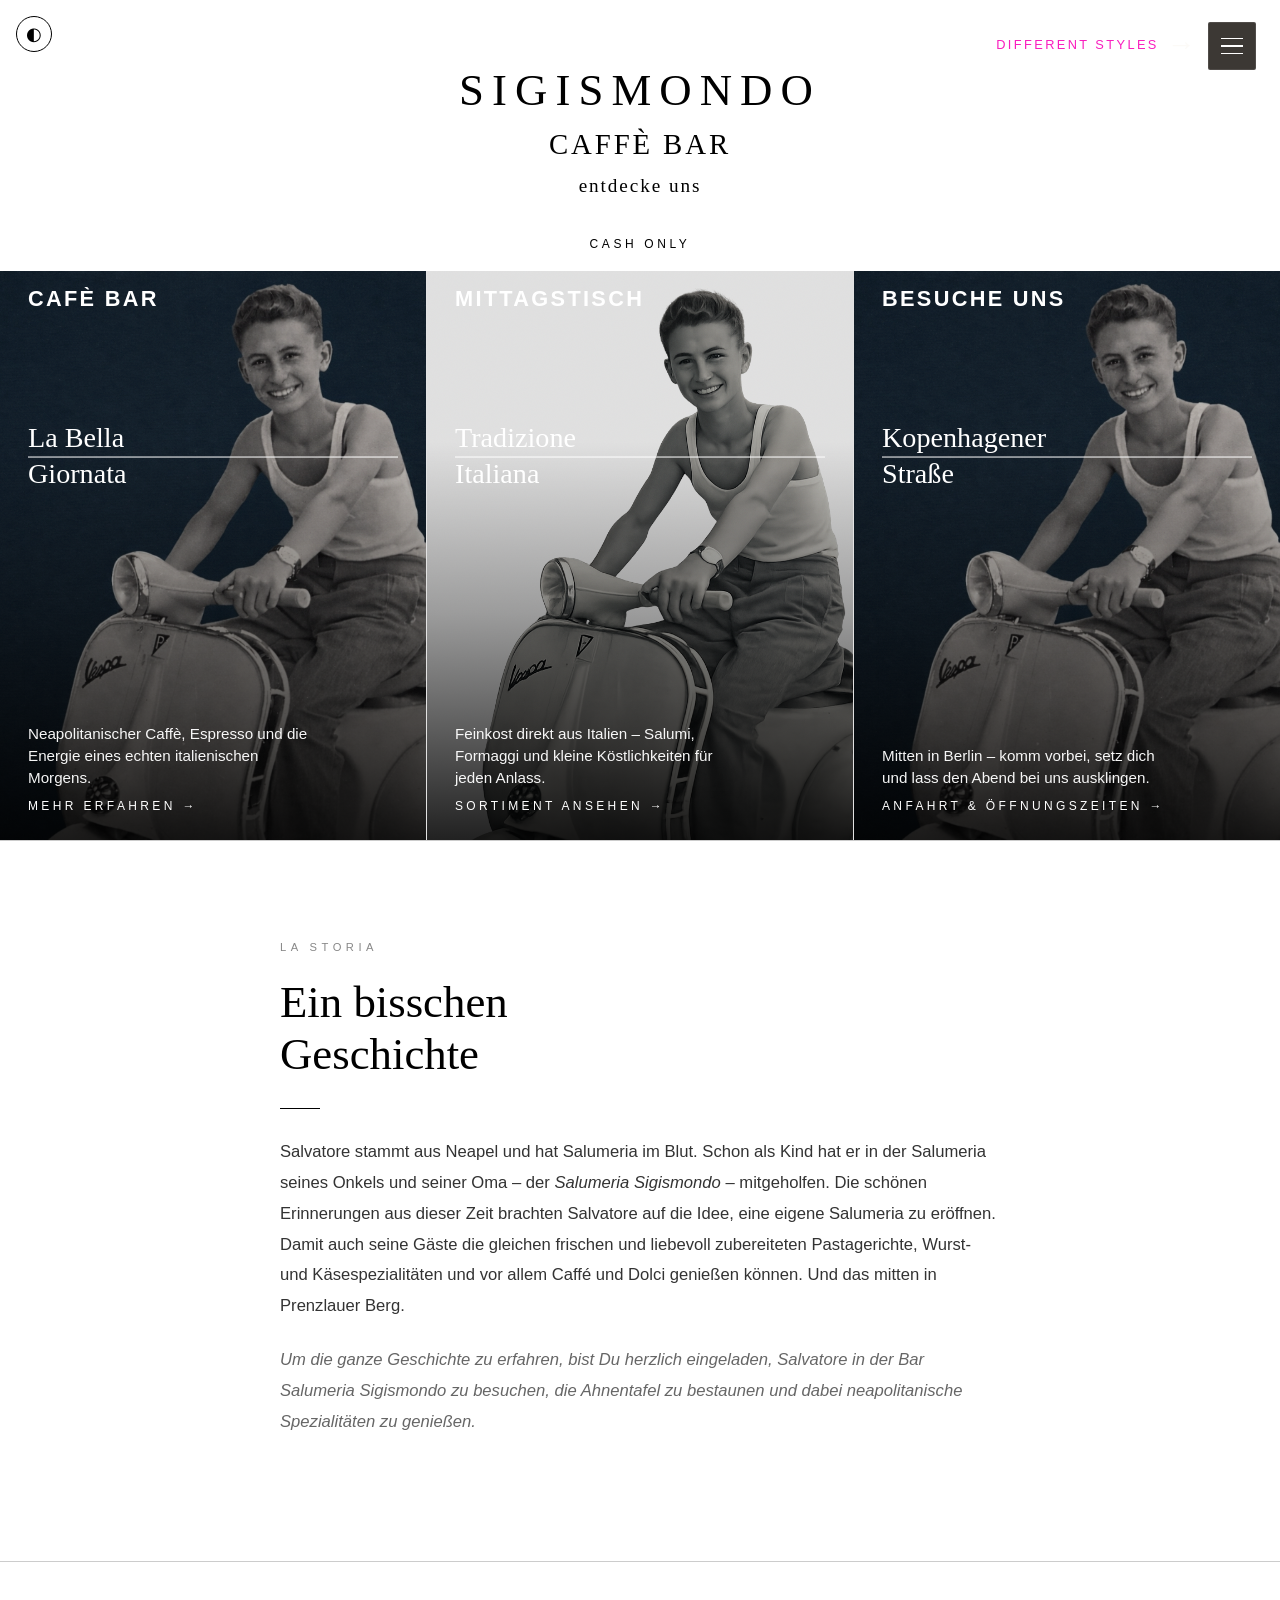
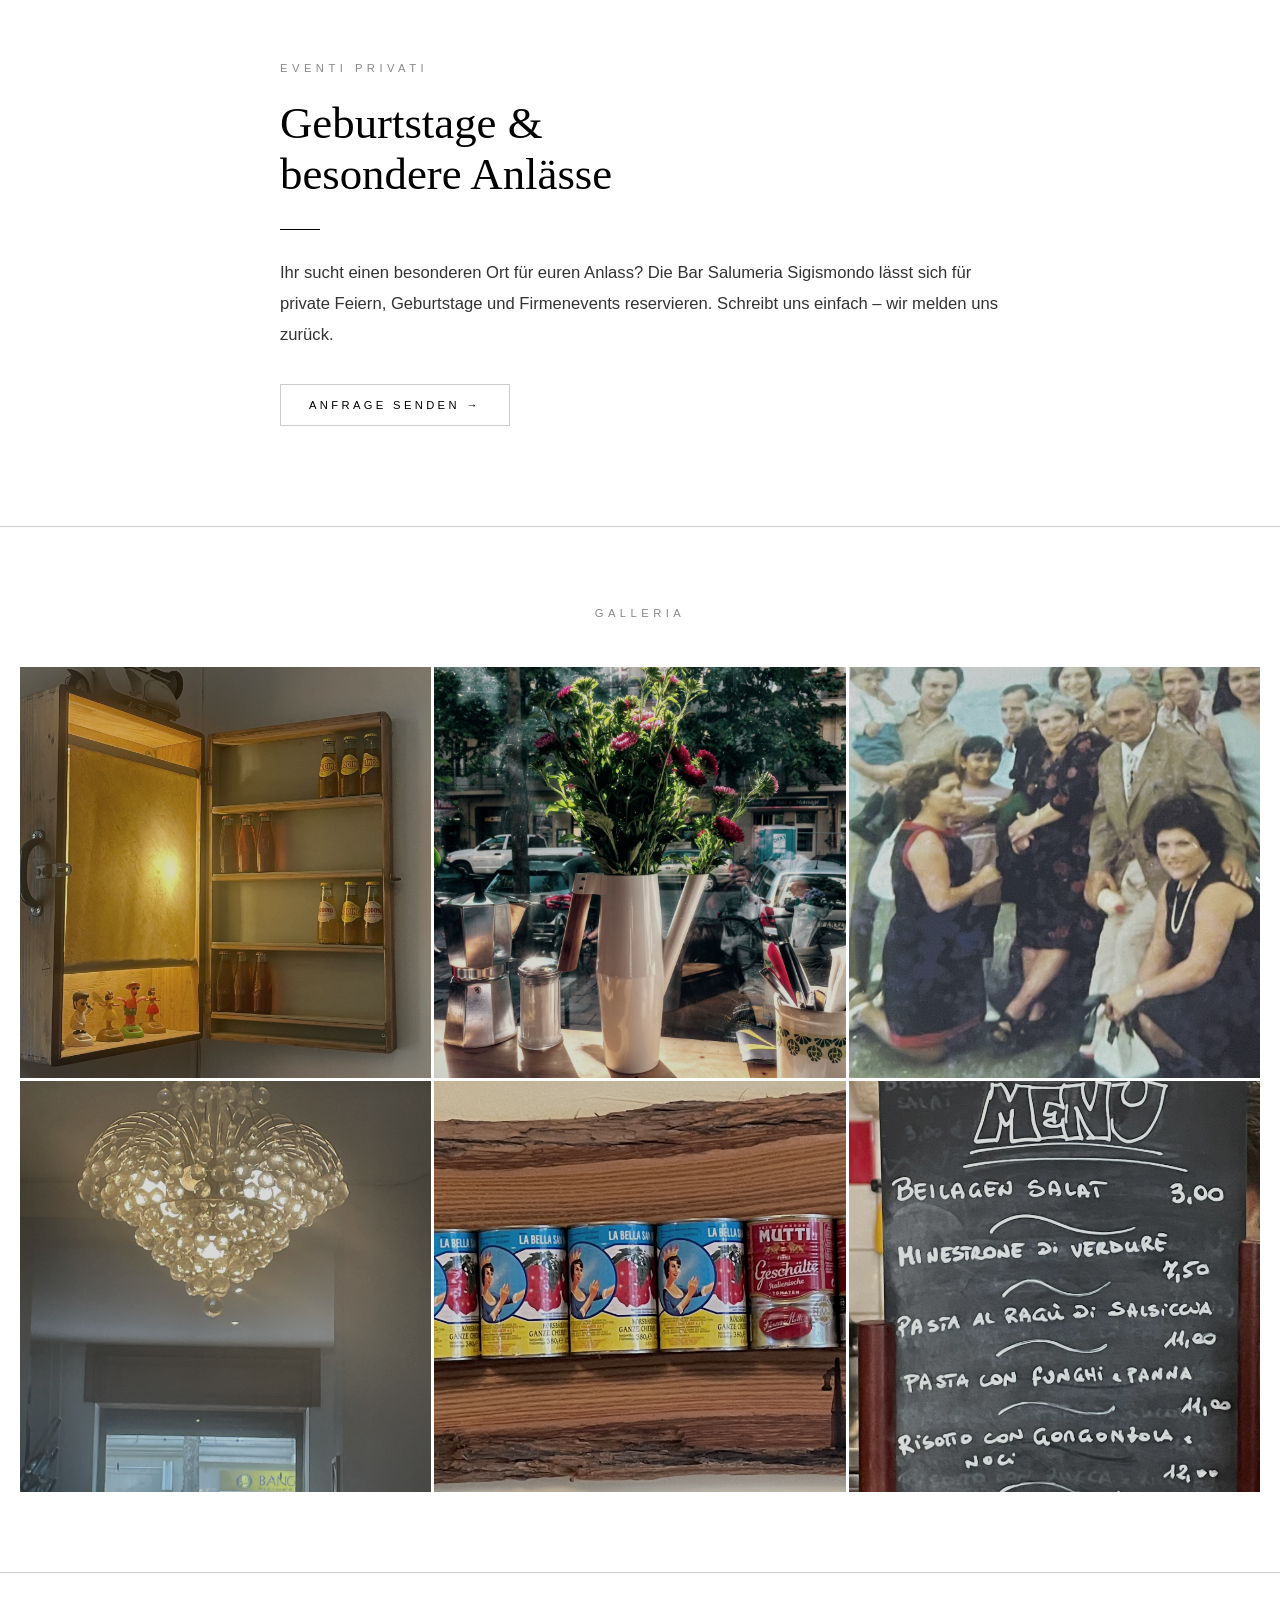
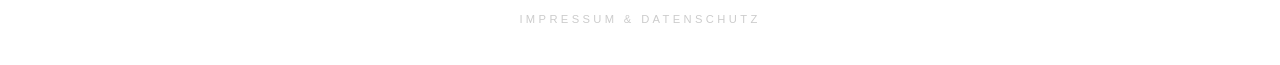
==== commit 76b698ac: "burger label text" ====
--- a/index.html
+++ b/index.html
@@ -16,7 +16,7 @@
   <!-- ── Theme Toggle ── -->
   <button class="theme-toggle" id="theme-toggle" aria-label="Schwarz/Weiß wechseln">◐</button>
 
-    <div class="burger-label"><span class="burger-title">Verschiedene Versionen</span></div>
+    <div class="burger-label"><span class="burger-title">different Styles</span></div>
   <!-- ── Burger Button ── -->
   <button class="burger-btn" id="burger-btn" aria-label="Menü öffnen">
 
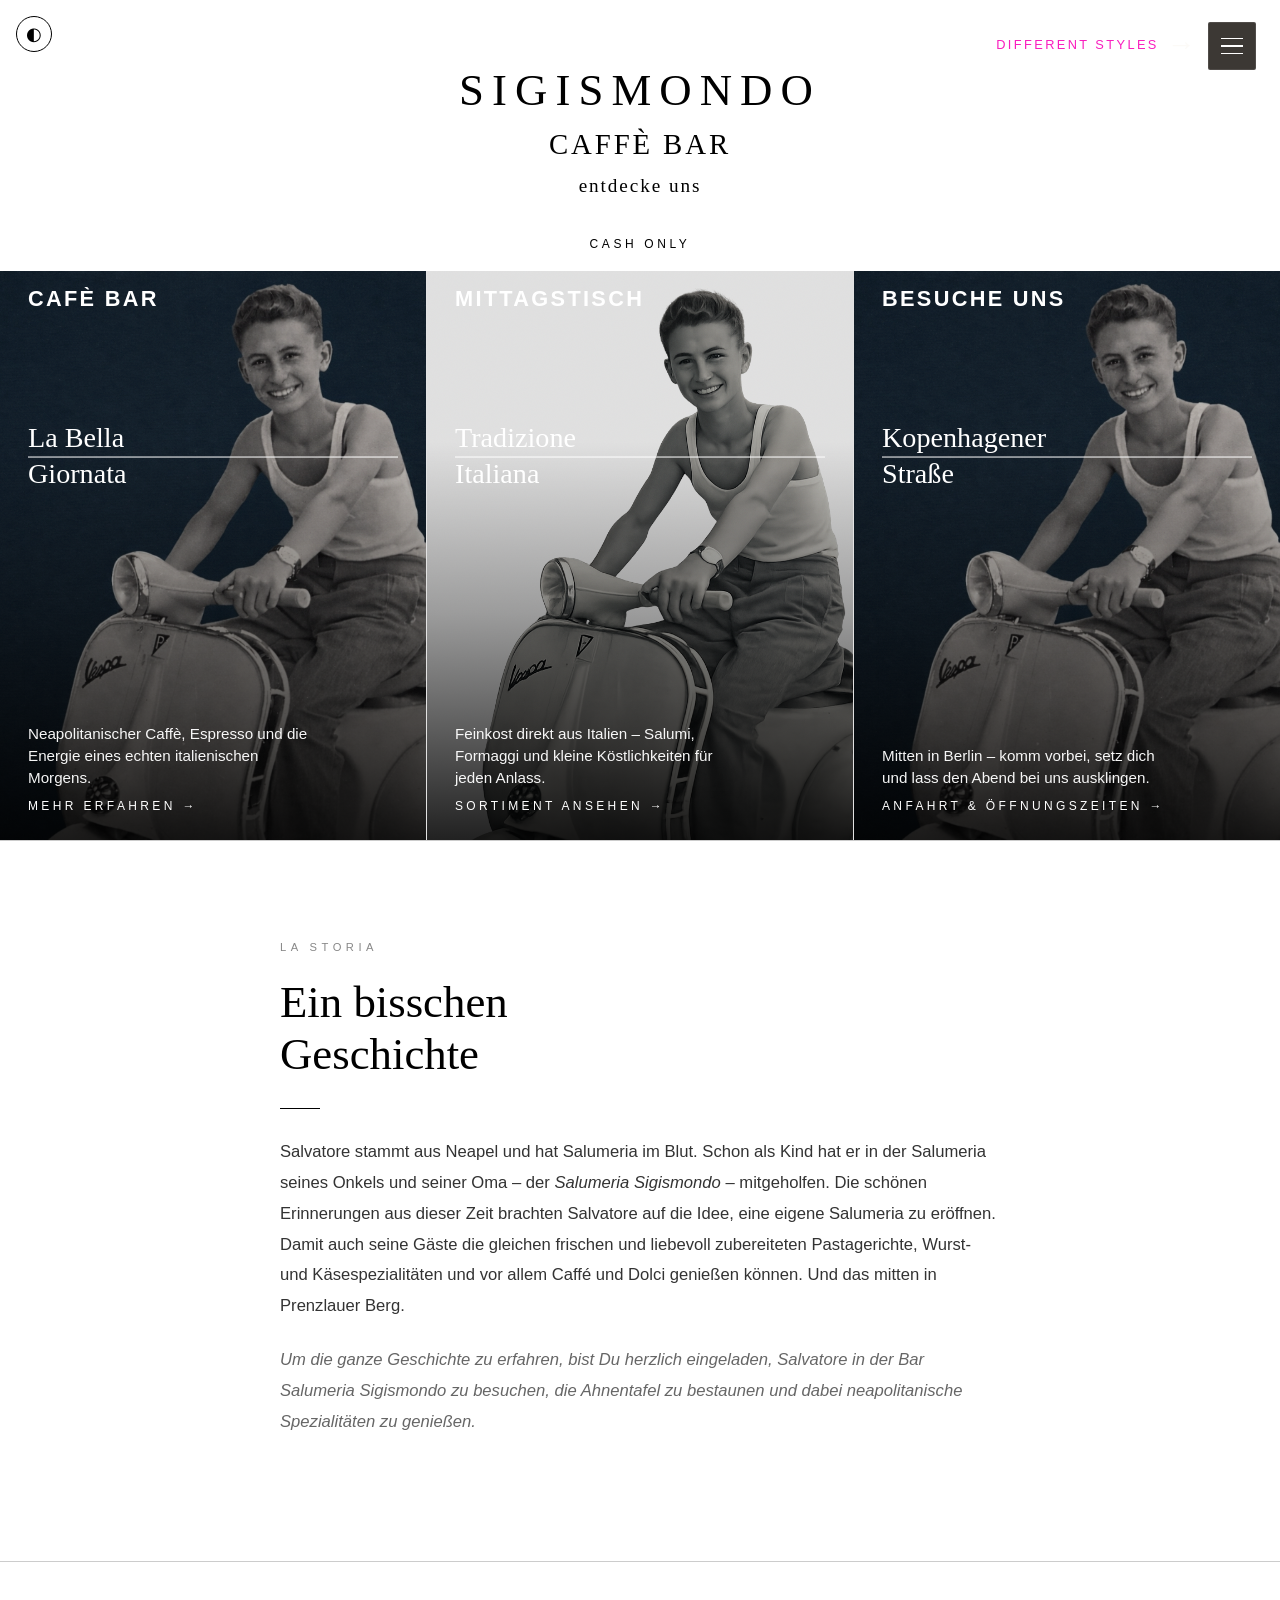
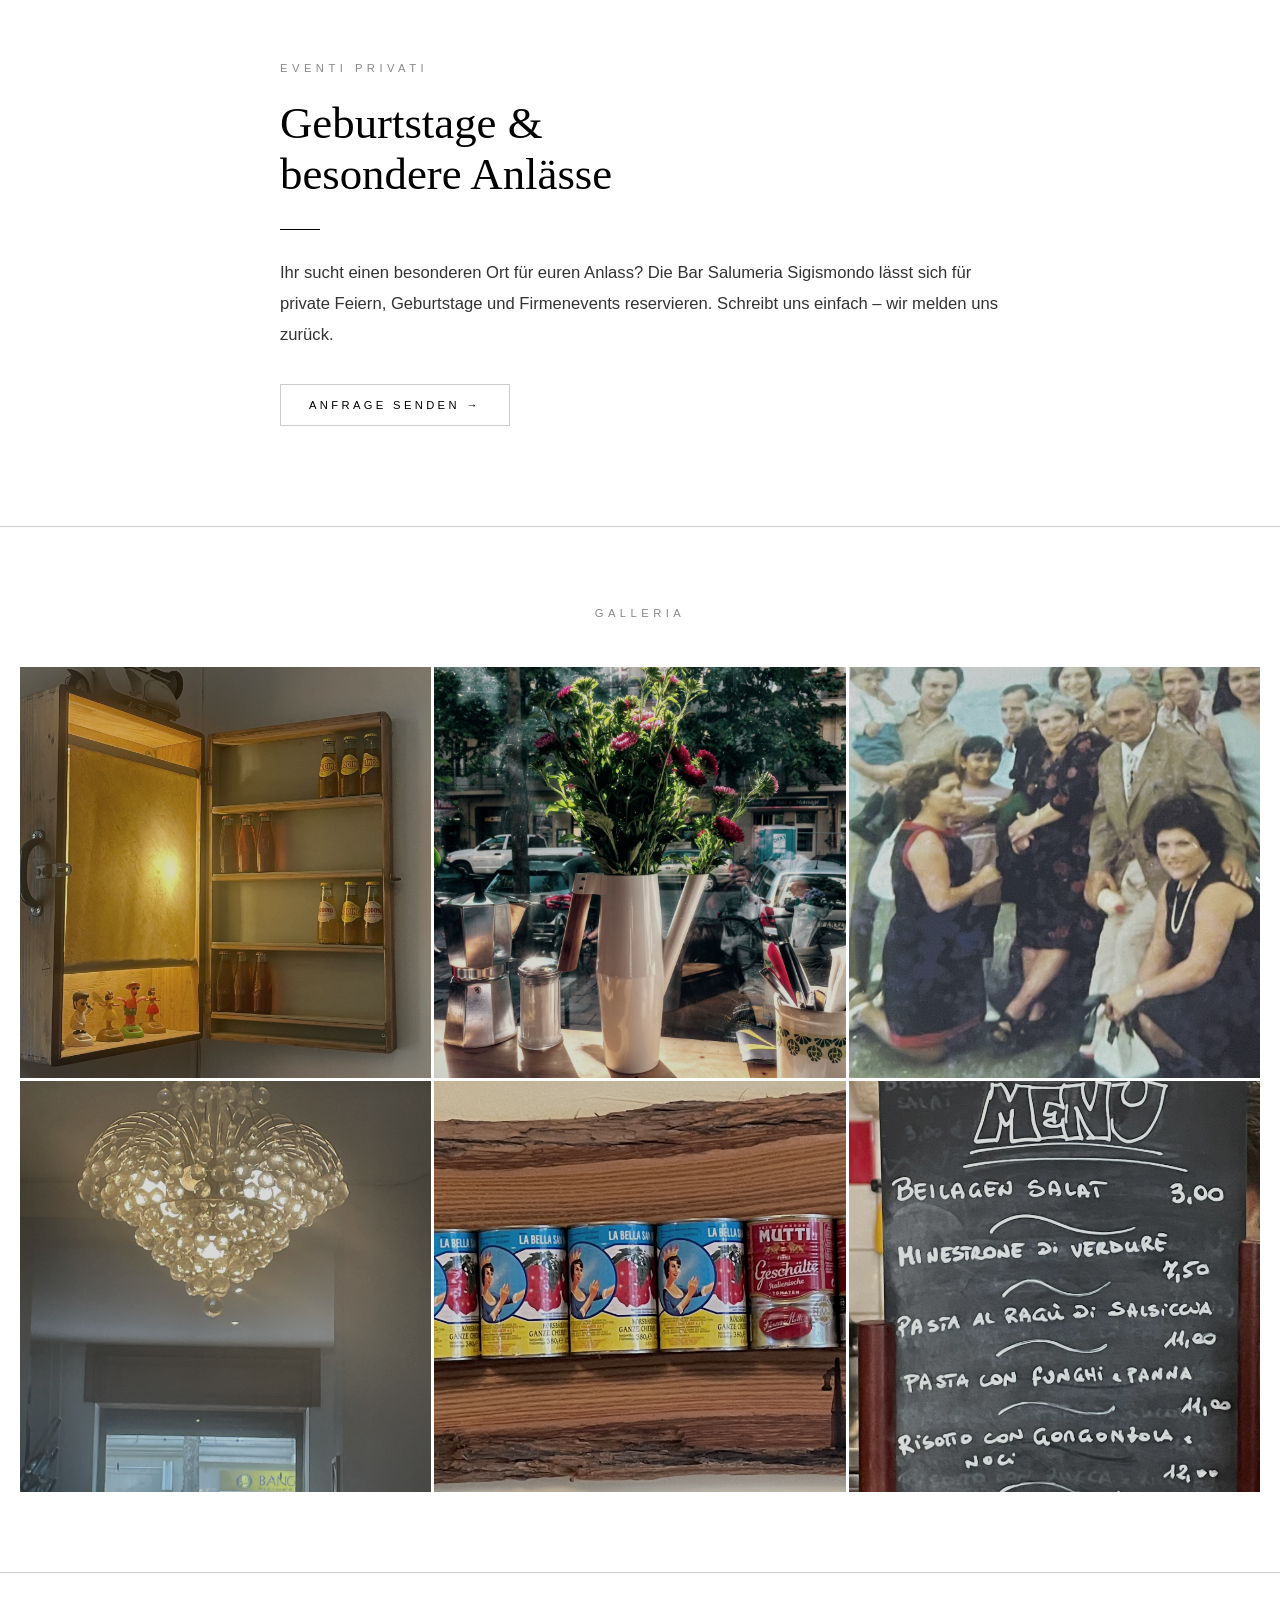
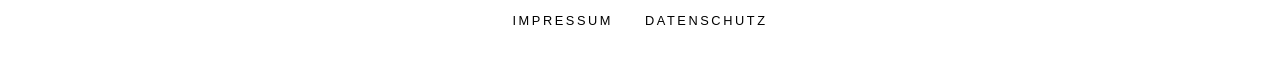
==== commit 0bce1e30: "impressum datenschutz html und css" ====
--- a/index.html
+++ b/index.html
@@ -8,6 +8,7 @@
   <link rel="stylesheet" href="/css/burger.css">
   <link rel="stylesheet" href="/css/drawer.css">
   <link rel="stylesheet" href="/css/home.css">
+  <link rel="stylesheet" href="/css/legal.css">
   <script src="/js/burger.js" defer></script>
   <script src="/js/script.js" defer></script>
 </head>
@@ -154,9 +155,12 @@
     </div>
   </section>
 
-  <footer>
-    <h1 class="footer-impressum">Impressum & Datenschutz</h1>
-  </footer>
+<footer>
+  <nav class="footer-links">
+    <a href="/pages-html/impressum-datenschutz.html">Impressum</a>
+    <a href="/pages-html/impressum-datenschutz.html">Datenschutz</a>
+  </nav>
+</footer>
 
   <div class="drawer-backdrop" id="drawer-backdrop"></div>
 
--- a/css/base.css
+++ b/css/base.css
@@ -587,3 +587,29 @@
   .modul-titel { font-size: clamp(1.5rem, 2.2vw, 2.4rem); }
   .modul-bottom { opacity: 1 !important; pointer-events: auto !important; transform: none !important; }
 }
+
+
+.footer-links {
+  display: flex;
+  justify-content: center;
+  gap: 2rem;
+}
+
+.footer-links a {
+  text-decoration: none;
+  color: inherit;
+  font-size: 0.8rem;
+  letter-spacing: 0.2em;
+  text-transform: uppercase;
+}
+
+.footer-links a:hover {
+  opacity: 0.7;
+}
+
+@media (max-width: 768px) {
+  .footer-links {
+    flex-direction: column;
+    gap: 1rem;
+  }
+}
--- a/css/drawer.css
+++ b/css/drawer.css
@@ -62,6 +62,7 @@
   cursor: pointer;
   letter-spacing: 0.1em;
   transition: color 0.2s;
+  z-index: 40;
 }
 
 .drawer-close:hover { color: var(--cream); }
--- a/css/legal.css
+++ b/css/legal.css
@@ -0,0 +1,198 @@
+/* ═══════════════════════════════════════════
+   LEGAL.CSS — Impressum & Datenschutz
+   ═══════════════════════════════════════════ */
+
+
+/* ══════════════════════════════════════
+   PAGE
+   ══════════════════════════════════════ */
+
+.legal-page {
+  min-height: 100vh;
+  background: #f8f6f3;
+  padding: 5rem 1.5rem 7rem;
+  display: flex;
+  align-items: flex-start;
+  justify-content: center;
+}
+
+
+/* ══════════════════════════════════════
+   CARD
+   ══════════════════════════════════════ */
+
+.legal-card {
+  width: 100%;
+  max-width: 680px;
+  background: #ffffff;
+  padding: 4rem 4.5rem;
+  border: 1px solid rgba(0, 0, 0, 0.07);
+  box-shadow:
+    0 1px 3px rgba(0, 0, 0, 0.04),
+    0 8px 40px rgba(0, 0, 0, 0.06);
+  position: relative;
+}
+
+/* Thin accent line on top */
+.legal-card::before {
+  content: '';
+  position: absolute;
+  top: 0; left: 0; right: 0;
+  height: 2px;
+  background: #000;
+}
+
+
+/* ══════════════════════════════════════
+   BACK LINK
+   ══════════════════════════════════════ */
+
+.legal-back {
+  display: inline-flex;
+  align-items: center;
+  gap: 0.5em;
+  font-size: 0.85rem;
+  letter-spacing: 0.38em;
+  text-transform: uppercase;
+  text-decoration: none;
+  color: #fd01cb;
+  margin-bottom: 3rem;
+  transition: color 0.2s ease;
+}
+
+.legal-back:hover {
+  color: #000;
+}
+
+
+/* ══════════════════════════════════════
+   HEADER
+   ══════════════════════════════════════ */
+
+.legal-label {
+  font-size: 0.72rem;
+  letter-spacing: 0.48em;
+  text-transform: uppercase;
+  color: #323131;
+  margin-bottom: 0.9rem;
+}
+
+.legal-card > h1 {
+  font-family: var(--font-display);
+  font-size: clamp(1.9rem, 5vw, 2.8rem);
+  font-weight: 400;
+  letter-spacing: 0.04em;
+  line-height: 1.1;
+  color: #000;
+  margin-bottom: 2rem;
+}
+
+
+/* ══════════════════════════════════════
+   NOTICE BOX
+   ══════════════════════════════════════ */
+
+.legal-notice {
+  font-size: 0.83rem;
+  line-height: 1.8;
+  color: #666;
+  font-style: italic;
+  padding: 1.2rem 1.5rem;
+  border-left: 2px solid #000;
+  background: #f8f6f3;
+  margin-bottom: 0;
+}
+
+
+/* ══════════════════════════════════════
+   DIVIDER
+   ══════════════════════════════════════ */
+
+.legal-divider {
+  width: 36px;
+  height: 1px;
+  background: #000;
+  margin: 2.75rem 0;
+}
+
+
+/* ══════════════════════════════════════
+   SECTIONS
+   ══════════════════════════════════════ */
+
+.legal-section {
+  margin-bottom: 2.75rem;
+}
+
+.legal-section:last-child {
+  margin-bottom: 0;
+}
+
+.legal-section h2 {
+  font-family: var(--font-display);
+  font-size: clamp(1.15rem, 2.5vw, 1.45rem);
+  font-weight: 400;
+  letter-spacing: 0.04em;
+  color: #000;
+  margin-bottom: 1.25rem;
+  padding-bottom: 0.8rem;
+  border-bottom: 1px solid rgba(0, 0, 0, 0.09);
+}
+
+.legal-section p {
+  font-size: 0.88rem;
+  line-height: 1.9;
+  color: #444;
+  font-weight: 300;
+  margin-bottom: 0.85rem;
+}
+
+.legal-section p:last-child {
+  margin-bottom: 0;
+}
+
+
+/* ══════════════════════════════════════
+   RESPONSIVE — Tablet
+   ══════════════════════════════════════ */
+
+@media (max-width: 768px) {
+  .legal-page {
+    padding: 3.5rem 1.25rem 5rem;
+  }
+
+  .legal-card {
+    padding: 3rem 2.75rem;
+  }
+}
+
+
+/* ══════════════════════════════════════
+   RESPONSIVE — Mobile
+   ══════════════════════════════════════ */
+
+@media (max-width: 480px) {
+  .legal-page {
+    padding: 2.5rem 0.75rem 4rem;
+  }
+
+  .legal-card {
+    padding: 2.25rem 1.5rem;
+  }
+
+  .legal-back {
+    margin-bottom: 2.25rem;
+  }
+
+  .legal-card > h1 {
+    margin-bottom: 1.5rem;
+  }
+
+  .legal-divider {
+    margin: 2.25rem 0;
+  }
+
+  .legal-section {
+    margin-bottom: 2.25rem;
+  }
+}
